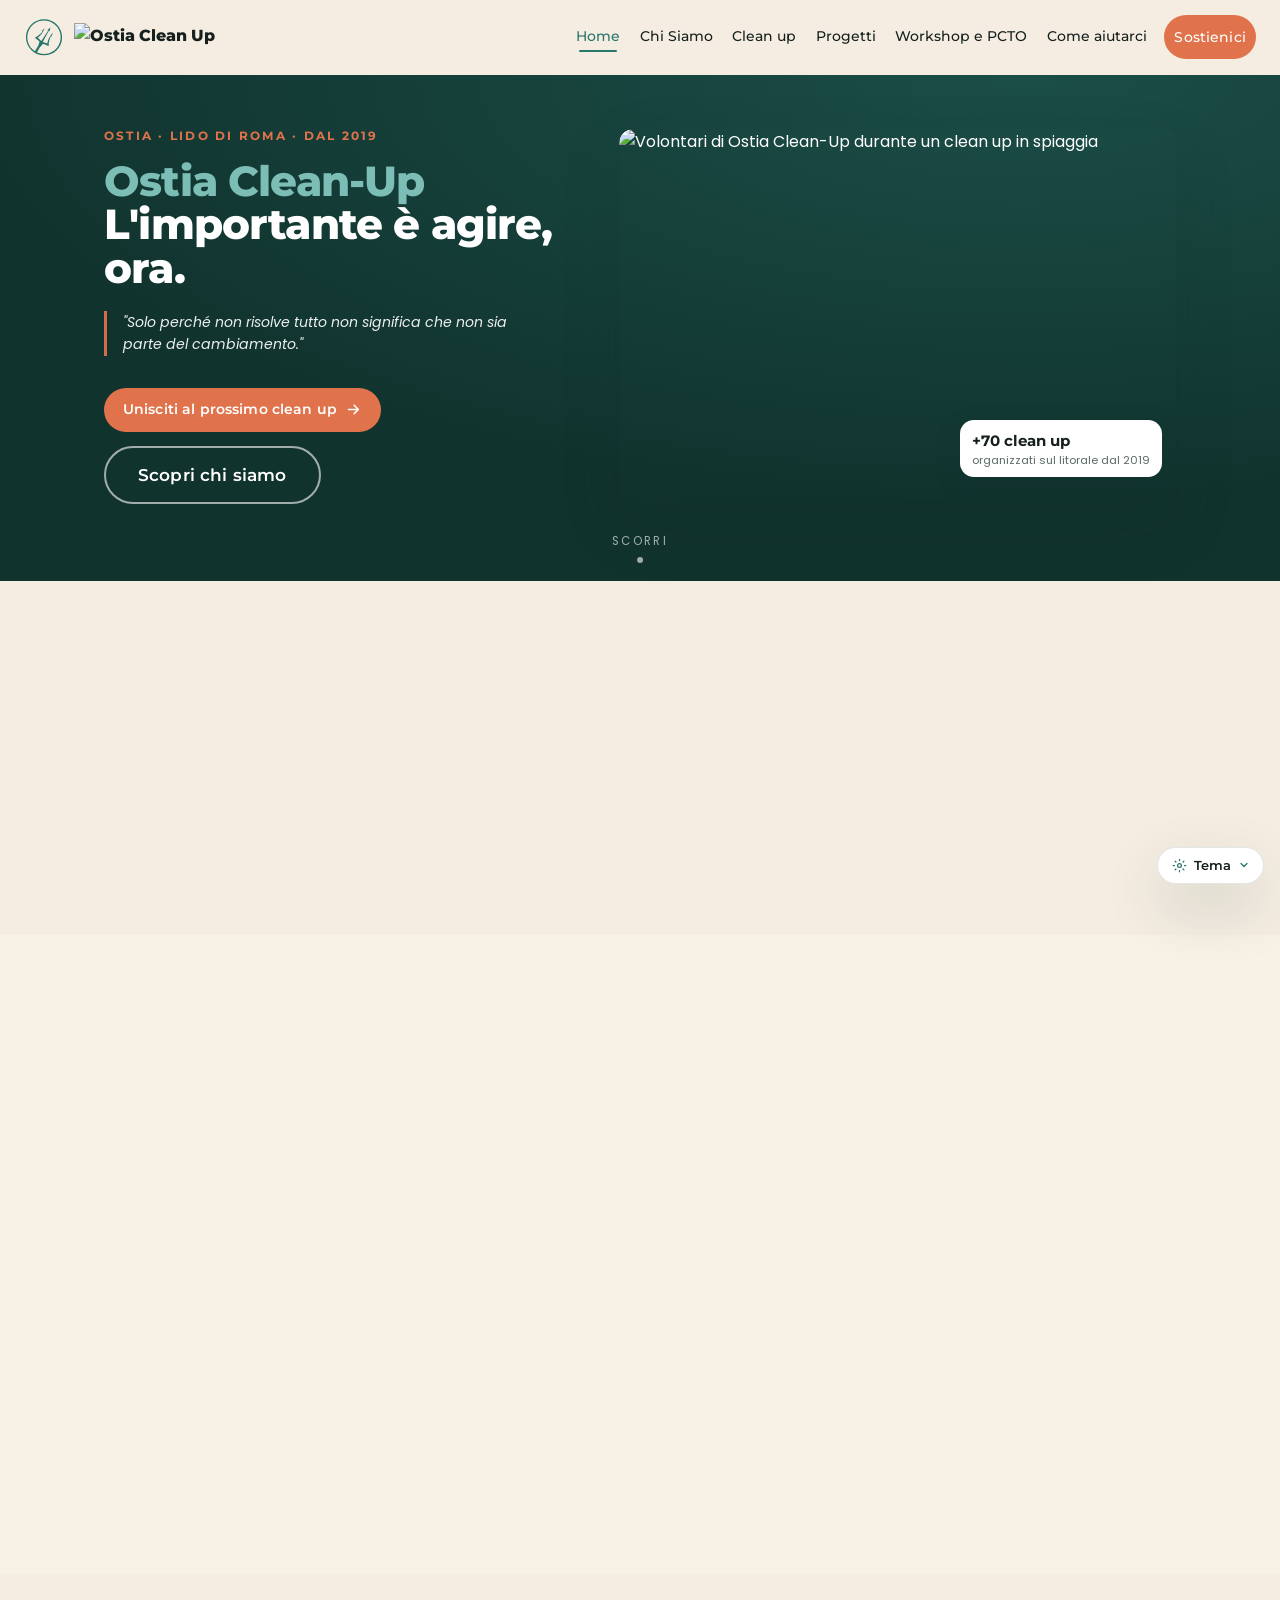
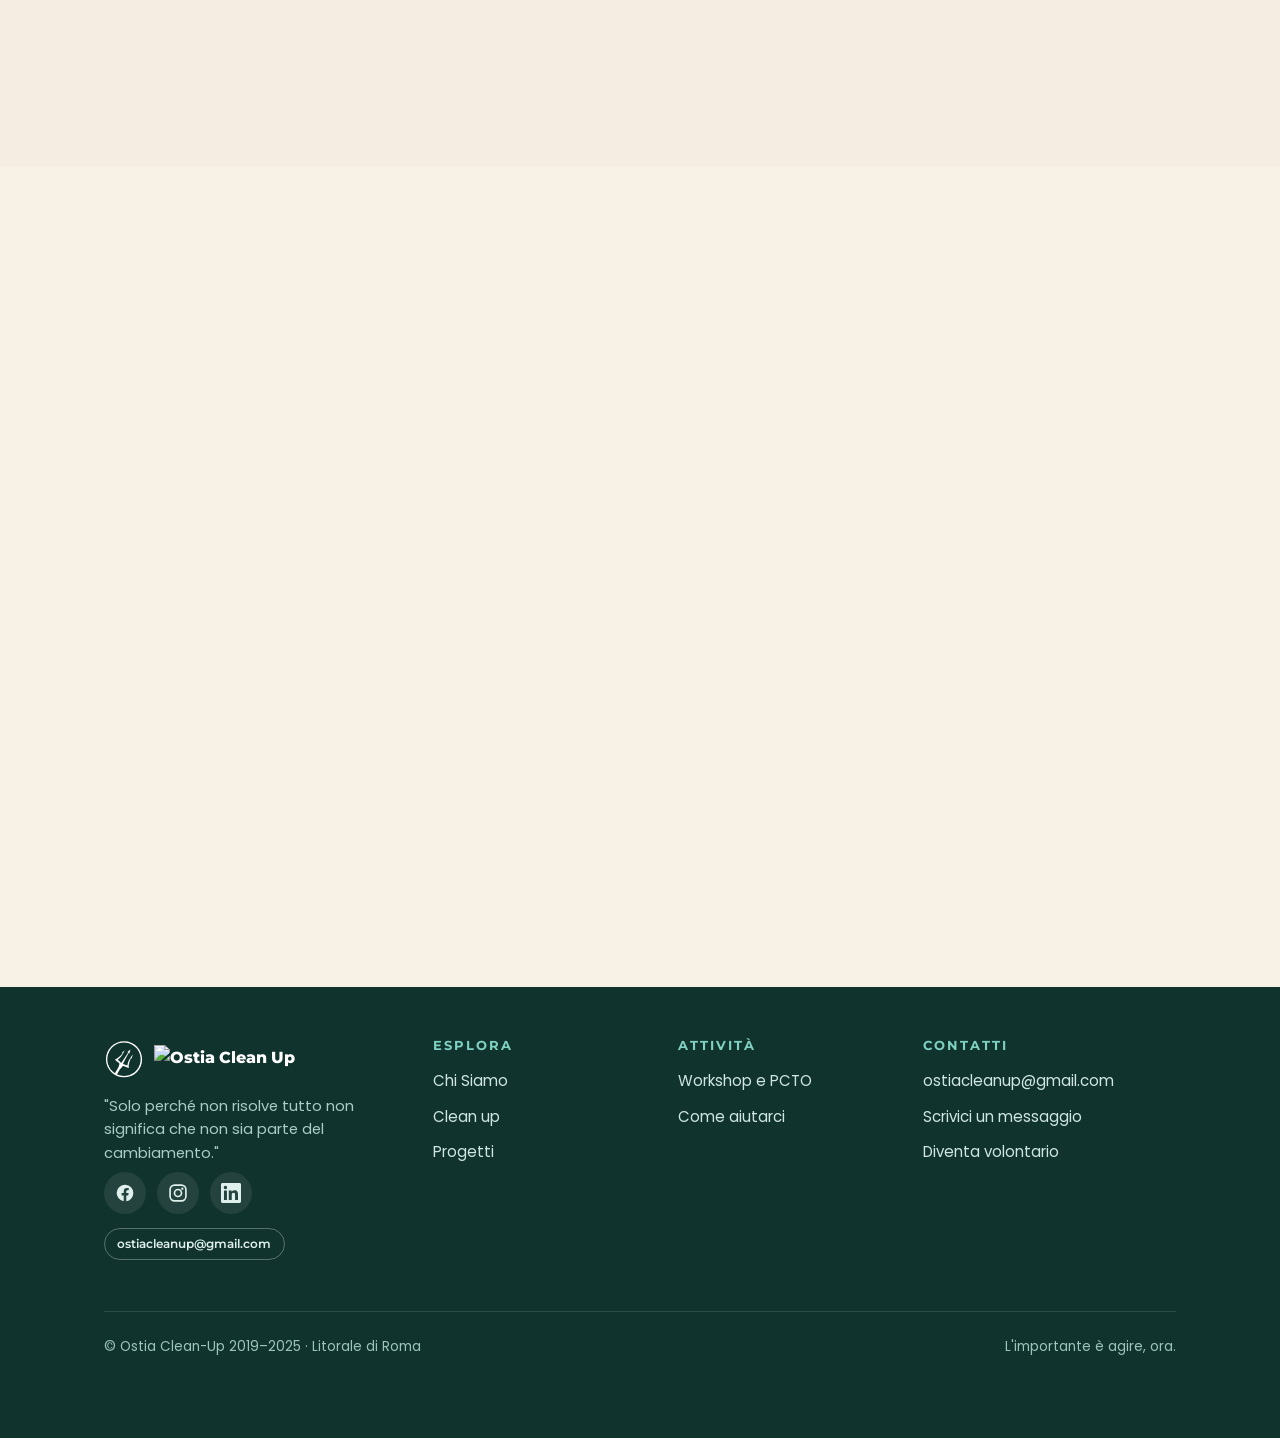
==== index.html @ ea8a71c2 "Add files via upload" ====
<!doctype html>
<html lang="it" data-look="marea">
<head>
  <meta charset="utf-8">
  <meta name="viewport" content="width=device-width, initial-scale=1, viewport-fit=cover">
  <title>Ostia Clean-Up: L'importante è agire, ora.</title>
  <meta name="description" content="Ostia Clean-Up (OCU): volontariato ambientale, clean up delle spiagge, educazione e progetti per il mare e la terra del litorale romano.">
  <meta name="theme-color" content="#29766B">
  <meta name="apple-mobile-web-app-capable" content="yes">
  <meta name="mobile-web-app-capable" content="yes">
  <meta name="apple-mobile-web-app-status-bar-style" content="black-translucent">
  <meta name="apple-mobile-web-app-title" content="OCU">
  <meta property="og:title" content="Ostia Clean-Up: L'importante è agire, ora.">
  <meta property="og:description" content="Ostia Clean-Up (OCU): volontariato ambientale, clean up delle spiagge, educazione e progetti per il mare e la terra del litorale romano.">
  <meta property="og:type" content="website">
  <meta property="og:image" content="assets/favicon.svg">
  <link rel="manifest" href="manifest.webmanifest">
  <link rel="icon" href="assets/favicon.svg" type="image/svg+xml">
  <link rel="apple-touch-icon" href="assets/favicon.svg">
  <link rel="preconnect" href="https://fonts.googleapis.com">
  <link rel="preconnect" href="https://fonts.gstatic.com" crossorigin>
  <link href="https://fonts.googleapis.com/css2?family=Montserrat:wght@500;600;700;800;900&family=Poppins:wght@400;500;600&display=swap" rel="stylesheet">
  <link rel="stylesheet" href="style.css">
  <script>document.documentElement.classList.add('has-js');var L=localStorage.getItem('ocu-look');if(L)document.documentElement.setAttribute('data-look',L);</script>
</head>
<body>
<a class="skip-link" href="#main">Salta al contenuto</a>
<header class="site-header">
  <nav class="nav container" aria-label="Navigazione principale">
    <a class="brand" href="index.html" aria-label="Ostia Clean-Up: Home">
      <svg class="mark" viewBox="16.3 20.6 533.5 525.6" aria-hidden="true"><g transform="translate(0 566.8000000000001) scale(1 -1)"><path fill="currentColor" fill-rule="evenodd" d="M199.43 272.39 C215.58 258.13 230.77 244.73 247.16 230.27 C278.02 277.21 308.31 323.29 339.38 370.55 C333.93 371.63 331.35 372.15 326.83 373.04 C341.42 386.43 354.61 398.52 367.79 410.62 C368.26 410.19 368.73 409.75 369.20 409.32 C364.72 391.92 360.24 374.53 355.49 356.09 C352.84 359.26 350.94 361.53 347.38 365.78 C320.44 315.76 294.30 267.21 267.72 217.87 C288.50 210.29 307.67 203.29 326.45 196.44 C329.94 210.35 332.34 223.41 336.58 235.84 C340.95 248.61 346.44 261.13 352.72 273.10 C358.86 284.81 366.30 295.88 373.74 306.85 C381.08 317.68 389.14 328.02 396.88 338.57 C397.54 338.13 398.19 337.69 398.84 337.24 C393.67 320.37 388.50 303.50 382.92 285.27 C380.70 288.93 379.26 291.31 377.82 293.68 C376.85 293.77 375.89 293.87 374.92 293.96 C367.13 272.86 358.75 251.95 351.72 230.60 C344.63 209.08 343.99 186.72 347.44 162.72 C325.98 171.71 306.09 180.12 286.14 188.37 C272.07 194.19 265.95 192.11 257.44 179.48 C253.84 174.14 250.82 167.23 245.68 164.36 C236.11 159.01 232.01 150.20 226.89 141.79 C221.16 132.39 215.57 122.92 209.95 113.46 C203.09 101.93 196.27 90.39 189.40 78.80 C281.76 32.64 413.36 59.63 476.59 169.67 C537.79 276.18 499.82 413.18 392.85 473.40 C284.77 534.25 148.26 495.77 88.42 387.02 C28.29 277.74 71.68 150.51 161.52 94.39 C177.23 120.74 192.94 147.09 208.62 173.45 C209.26 174.53 209.60 175.80 209.99 177.01 C212.76 185.75 214.63 194.90 218.44 203.14 C224.65 216.55 224.18 222.42 212.80 231.90 C200.36 242.25 187.62 252.24 175.10 262.49 C170.53 266.24 166.22 270.30 160.91 275.01 C164.00 275.85 165.26 276.11 166.46 276.52 C194.83 286.25 270.48 355.61 260.81 363.88 L253.55 363.88 C266.66 376.29 279.53 388.46 290.98 399.31 C270.22 352.37 246.26 305.03 199.43 272.39 M42.34 279.65 C42.33 414.07 150.02 520.95 285.42 520.92 C417.09 520.90 524.63 411.81 524.59 278.33 C524.55 146.16 415.84 38.47 282.65 38.67 C149.59 38.87 42.35 146.41 42.34 279.65"/></g></svg>
      <img src="logotipo.svg" class="brand-wordmark" alt="Ostia Clean Up">
    </a>
    <button class="hamburger" aria-label="Apri il menu" aria-expanded="false" aria-controls="nav-links">
      <span></span><span></span><span></span>
    </button>
    <div class="nav-links" id="nav-links">
      <button class="nav-close" aria-label="Chiudi il menu"><svg viewBox="0 0 24 24" fill="none" stroke="currentColor" stroke-width="2.5" stroke-linecap="round" stroke-linejoin="round" aria-hidden="true" width="20" height="20"><path d="M18 6L6 18M6 6l12 12"/></svg></button>
      <a href="index.html" class="active" aria-current="page">Home</a>
      <a href="chi-siamo.html">Chi Siamo</a>
      <a href="clean-up.html">Clean up</a>
      <a href="progetti.html">Progetti</a>
      <a href="workshop-pcto.html">Workshop e PCTO</a>
      <a href="come-aiutarci.html">Come aiutarci</a>
      <a class="btn btn--accent nav-cta" href="come-aiutarci.html#dona">Sostienici</a>
    </div>
  </nav>
</header>
<div class="nav-backdrop" hidden aria-hidden="true"></div>
<main id="main">

<section class="hero">
  <div class="hero__inner container">
    <div class="hero__copy">
      <p class="eyebrow hero__eyebrow">Ostia · Lido di Roma · dal 2019</p>
      <h1><span class="accentword">Ostia Clean-Up</span><br>L'importante è agire, ora.</h1>
      <p class="hero__quote">"Solo perché non risolve tutto non significa che non sia parte del cambiamento."</p>
      <div class="hero__cta">
        <a class="btn btn--accent btn--sm" href="come-aiutarci.html">Unisciti al prossimo clean up <svg class="arrow" viewBox="0 0 24 24" fill="none" stroke="currentColor" stroke-width="2.2" stroke-linecap="round" stroke-linejoin="round" aria-hidden="true"><path d="M5 12h14M13 6l6 6-6 6"/></svg></a>
        <a class="btn btn--ghost btn--lg" href="chi-siamo.html">Scopri chi siamo</a>
      </div>
    </div>
    <div class="hero__media">
      <div class="hero__carousel" aria-label="Foto del progetto">
        <img class="hero__slide active" src="assets/foto/home-1.jpg" alt="Volontari di Ostia Clean-Up durante un clean up in spiaggia" loading="eager">
        <img class="hero__slide" src="assets/foto/home-2.jpg" alt="Foto di gruppo dei volontari con i sacchi di rifiuti raccolti" loading="lazy">
      </div>
      <div class="hero__badge">
        <span><b>+70 clean up</b><small>organizzati sul litorale dal&nbsp;2019</small></span>
      </div>
    </div>
  </div>
  <button class="hero__scroll" aria-label="Scorri alla sezione successiva">Scorri<span class="dot"></span></button>
</section>

<section class="section stats">
  <div class="container">
    <div class="sec-head center reveal">
      <p class="eyebrow">I numeri di OCU</p>
      <h2>Quello che abbiamo fatto insieme</h2>
      <p class="lead center">Numeri provvisori, da aggiornare con i dati reali dell'associazione.</p>
    </div>
    <div class="stats__grid">
      <div class="stat reveal"><span class="ico"><svg viewBox="0 0 24 24" fill="none" stroke="currentColor" stroke-width="1.8" stroke-linecap="round" stroke-linejoin="round" aria-hidden="true"><path d="M17 21v-2a4 4 0 0 0-4-4H6a4 4 0 0 0-4 4v2"/><circle cx="9.5" cy="7" r="4"/><path d="M22 21v-2a4 4 0 0 0-3-3.87M16 3.13a4 4 0 0 1 0 7.75"/></svg></span><div class="num"><span data-count="2000">0</span><span class="suffix">+</span></div><div class="label">Volontari coinvolti</div><div class="sub">cittadini, famiglie e studenti</div></div>
      <div class="stat reveal d1"><span class="ico"><svg viewBox="0 0 24 24" fill="none" stroke="currentColor" stroke-width="1.8" stroke-linecap="round" stroke-linejoin="round" aria-hidden="true"><path d="M12 3v18M5 7h14M7 7l-3 7a3 3 0 0 0 6 0L7 7ZM17 7l-3 7a3 3 0 0 0 6 0l-3-7Z"/></svg></span><div class="num"><span data-count="9300">0</span><span class="suffix">+ kg</span></div><div class="label">Rifiuti raccolti</div><div class="sub">tolti da spiagge, pinete e parchi</div></div>
      <div class="stat reveal d2"><span class="ico"><svg viewBox="0 0 24 24" fill="none" stroke="currentColor" stroke-width="1.8" stroke-linecap="round" stroke-linejoin="round" aria-hidden="true"><path d="M22 10 12 5 2 10l10 5 10-5Z"/><path d="M6 12v5c0 1 2.7 3 6 3s6-2 6-3v-5"/></svg></span><div class="num"><span data-count="1400">0</span><span class="suffix">+</span></div><div class="label">Studenti raggiunti</div><div class="sub">lezioni, workshop e PCTO</div></div>
    </div>
  </div>
</section>

<section class="section section--alt">
  <div class="container">
    <div class="about">
      <div class="about__copy">
        <p class="eyebrow reveal">Chi siamo</p>
        <h2 class="reveal">Tutto è cominciato nel 2019</h2>
        <p class="lead reveal d1">con un gruppo di ragazzi e la voglia di vedere Ostia un po’ più pulita. Da allora, intorno ai clean-up sono nate amicizie, attività nelle scuole e progetti sul territorio, dando vita a una realtà cresciuta insieme alle persone che ne fanno parte. Oggi Ostia Clean-Up è un'organizzazione di volontariato che mette al centro il rispetto per l'ambiente, l'educazione e la sensibilizzazione, promuovendo un rapporto più consapevole con il mare e la terra. Negli anni il nostro impegno si è trasformato in progetti e iniziative concrete, ma lo spirito è rimasto lo stesso: incontrarci, rimboccarci le maniche e prenderci cura del territorio in cui viviamo.</p>
        <div class="about__values reveal d2"><span class="tag">Ambiente</span><span class="tag">Sensibilizzazione</span><span class="tag">Educazione</span><span class="tag">Ecologia</span><span class="tag">Vita</span></div>
        <a class="btn reveal d2" href="chi-siamo.html">Vieni a scoprire chi siamo <svg class="arrow" viewBox="0 0 24 24" fill="none" stroke="currentColor" stroke-width="2.2" stroke-linecap="round" stroke-linejoin="round" aria-hidden="true"><path d="M5 12h14M13 6l6 6-6 6"/></svg></a>
      </div>
      <div class="about__media reveal d1"><img src="assets/foto/home-chi-siamo.jpg" alt="Volontari al gazebo di Ostia Clean-Up sul lungomare" loading="lazy"></div>
    </div>
  </div>
</section>

<section class="section">
  <div class="container">
    <div class="sec-head reveal"><p class="eyebrow">Cosa facciamo</p><h2>Non ci fermiamo alla spiaggia.</h2><p class="lead">Dai clean-up alle attività nelle scuole, negli anni abbiamo trovato tanti modi diversi per prenderci cura del nostro territorio.</p></div>
    <div class="cards cards--3">
      <a class="card reveal" href="clean-up.html"><span class="ico"><svg viewBox="0 0 132.292 128.236" fill="currentColor" aria-hidden="true" width="28" height="28"><path d="m 69.454446,101.88511 14.89909,-26.728603 0.07083,9.77531 31.356544,-0.0708 c 5.60294,-0.59389 10.51526,-2.87142 14.07266,-7.15441 -11.35361,23.224743 -14.62376,39.657983 -38.180359,39.667893 h -7.248845 l -0.07083,10.86145 z m -35.889999,15.7255 C 16.800024,112.51251 8.978305,91.859047 1.310673,77.305177 c 3.514375,3.19524 10.091148,7.76897 13.911042,7.76935 7.326307,0.0171 14.652641,0.0308 21.978959,0.0462 h 22.195134 l -0.07084,32.395433 -0.07083,0.0945 z M 0.1,68.842237 10.81446,46.989097 0.366195,41.249927 h 31.309304 l 15.135199,27.48417 -10.264323,-6.14596 c -3.292197,6.95205 -6.584391,13.90409 -9.876589,20.85613 -3.788885,-0.0663 -7.57777,-0.13252 -11.366656,-0.19879 C 7.915082,81.522977 2.775268,75.708847 0.1,68.842237 Z M 104.73055,83.113707 90.894007,57.612917 118.85045,40.683247 132.38,67.789607 c 0.40966,6.48698 -10.06394,15.51407 -16.56466,15.44384 z M 22.891894,23.446554 37.175173,2.040204 C 51.028643,-3.11938 59.05345,8.0193796 64.118171,15.040736 L 50.65943,40.872087 Z M 77.01024,34.969127 C 74.137439,28.196447 70.299044,20.449415 65.499134,13.713557 61.201835,7.6830406 56.009596,2.421532 52.076134,0.07082 L 88.202273,0 c 6.487814,0.582446 9.640194,4.364747 13.080937,9.5391756 l 5.19458,9.1377864 8.02805,-5.123763 -15.111563,26.917529 -32.584352,0.0708 z"/></svg></span><h3>Clean-up</h3><p>Organizziamo giornate di pulizia di spiagge, pinete e quartieri, aperte a chiunque voglia darci una mano.</p><span class="more">Scopri <svg class="arrow" viewBox="0 0 24 24" fill="none" stroke="currentColor" stroke-width="2.2" stroke-linecap="round" stroke-linejoin="round" aria-hidden="true"><path d="M5 12h14M13 6l6 6-6 6"/></svg></span></a>
      <a class="card reveal d1" href="progetti.html"><span class="ico"><svg viewBox="0 0 24 24" fill="none" stroke="currentColor" stroke-width="1.8" stroke-linecap="round" stroke-linejoin="round" aria-hidden="true"><path d="M4 19.5A2.5 2.5 0 0 1 6.5 17H20"/><path d="M6.5 2H20v20H6.5A2.5 2.5 0 0 1 4 19.5v-15A2.5 2.5 0 0 1 6.5 2Z"/></svg></span><h3>Progetti</h3><p>Negli anni abbiamo dato vita a iniziative ambientali e culturali, progetti europei e hub giovanili come Molo X e Bibliot-eco.</p><span class="more">Scopri <svg class="arrow" viewBox="0 0 24 24" fill="none" stroke="currentColor" stroke-width="2.2" stroke-linecap="round" stroke-linejoin="round" aria-hidden="true"><path d="M5 12h14M13 6l6 6-6 6"/></svg></span></a>
      <a class="card reveal d2" href="workshop-pcto.html"><span class="ico"><svg viewBox="0 0 24 24" fill="none" stroke="currentColor" stroke-width="1.8" stroke-linecap="round" stroke-linejoin="round" aria-hidden="true"><path d="M11 20A7 7 0 0 1 9.8 6.1C15.5 5 17 4.48 19 2c1 2 2 4.18 2 8 0 5.5-4.78 10-10 10Z"/><path d="M2 21c0-3 1.85-5.36 5.08-6"/></svg></span><h3>Workshop e PCTO</h3><p>Portiamo l’educazione ambientale nelle scuole attraverso incontri, laboratori e attività pratiche.</p><span class="more">Scopri <svg class="arrow" viewBox="0 0 24 24" fill="none" stroke="currentColor" stroke-width="2.2" stroke-linecap="round" stroke-linejoin="round" aria-hidden="true"><path d="M5 12h14M13 6l6 6-6 6"/></svg></span></a>
    </div>
  </div>
</section>

<section class="section section--alt">
  <div class="container">
    <div class="sec-head center reveal"><p class="eyebrow">Insieme a noi</p><h2>Il valore di fare rete</h2><p class="lead center">In questi anni abbiamo incontrato e collaborato con tante realtà diverse: associazioni, aziende, istituzioni e gruppi che hanno preso parte alle nostre iniziative.</p></div>
    <div class="marquee reveal d1" data-speed="45">
      <ul class="marquee__track" aria-label="Partner">
        <li class="logo-tile"><img src="assets/partner/cuphero.png" alt="Cuphero" loading="lazy" decoding="async"></li>
        <li class="logo-tile"><img src="assets/partner/adna-project.png" alt="aDNA project" loading="lazy" decoding="async"></li>
        <li class="logo-tile"><img src="assets/partner/ama-roma.png" alt="AMA Roma" loading="lazy" decoding="async"></li>
        <li class="logo-tile"><img src="assets/partner/apecultura.png" alt="Apecultura" loading="lazy" decoding="async"></li>
        <li class="logo-tile"><img src="assets/partner/booking.png" alt="Booking.com" loading="lazy" decoding="async"></li>
        <li class="logo-tile"><img src="assets/partner/bulgari.png" alt="Bulgari" loading="lazy" decoding="async"></li>
        <li class="logo-tile"><img src="assets/partner/cartarancia.png" alt="Cartarancia" loading="lazy" decoding="async"></li>
        <li class="logo-tile"><img src="assets/partner/cdg.png" alt="CDG" loading="lazy" decoding="async"></li>
        <li class="logo-tile"><img src="assets/partner/clean-up-italia.png" alt="Clean Up Italia" loading="lazy" decoding="async"></li>
        <li class="logo-tile"><img src="assets/partner/croce-rossa.png" alt="Croce Rossa Italiana" loading="lazy" decoding="async"></li>
        <li class="logo-tile"><img src="assets/partner/decathlon.png" alt="Decathlon" loading="lazy" decoding="async"></li>
        <li class="logo-tile"><img src="assets/partner/dinamo-ostia.png" alt="Dinamo Ostia" loading="lazy" decoding="async"></li>
        <li class="logo-tile"><img src="assets/partner/eco-bio.png" alt="Eco Bio" loading="lazy" decoding="async"></li>
        <li class="logo-tile"><img src="assets/partner/unione-europea.png" alt="Finanziato dall'Unione Europea" loading="lazy" decoding="async"></li>
        <li class="logo-tile logo-tile--dark"><img src="assets/partner/europiamo.png" alt="Europiamo" loading="lazy" decoding="async"></li>
        <li class="logo-tile"><img src="assets/partner/gg-alumni.png" alt="Global Governance Alumni Association" loading="lazy" decoding="async"></li>
        <li class="logo-tile"><img src="assets/partner/global-governance.png" alt="Global Governance" loading="lazy" decoding="async"></li>
        <li class="logo-tile"><img src="assets/partner/greenpeace.png" alt="Greenpeace" loading="lazy" decoding="async"></li>
        <li class="logo-tile"><img src="assets/partner/jungle-film.png" alt="Jungle Film" loading="lazy" decoding="async"></li>
        <li class="logo-tile"><img src="assets/partner/kuki.png" alt="Kuki" loading="lazy" decoding="async"></li>
        <li class="logo-tile"><img src="assets/partner/leroy-merlin.png" alt="Leroy Merlin" loading="lazy" decoding="async"></li>
        <li class="logo-tile"><img src="assets/partner/little-america.png" alt="Little America" loading="lazy" decoding="async"></li>
        <li class="logo-tile"><img src="assets/partner/buskers.png" alt="Buskers" loading="lazy" decoding="async"></li>
        <li class="logo-tile"><img src="assets/partner/friggitoria.png" alt="La Friggitoria Ostia Lido" loading="lazy" decoding="async"></li>
        <li class="logo-tile"><img src="assets/partner/amanusa.png" alt="L'Amanusa Beach" loading="lazy" decoding="async"></li>
        <li class="logo-tile"><img src="assets/partner/nalu-poke.png" alt="Nalu Poke" loading="lazy" decoding="async"></li>
        <li class="logo-tile"><img src="assets/partner/osa.png" alt="OSA Outcage Sailing Academy" loading="lazy" decoding="async"></li>
        <li class="logo-tile"><img src="assets/partner/paglia.png" alt="Paglia Krapfen" loading="lazy" decoding="async"></li>
        <li class="logo-tile"><img src="assets/partner/logo-verde.png" alt="Partner" loading="lazy" decoding="async"></li>
        <li class="logo-tile"><img src="assets/partner/mangrovia.png" alt="Mangrovia" loading="lazy" decoding="async"></li>
        <li class="logo-tile"><img src="assets/partner/nature-education.png" alt="Nature Education" loading="lazy" decoding="async"></li>
        <li class="logo-tile"><img src="assets/partner/seeds.png" alt="Seeds" loading="lazy" decoding="async"></li>
        <li class="logo-tile"><img src="assets/partner/panda.png" alt="Panda" loading="lazy" decoding="async"></li>
        <li class="logo-tile"><img src="assets/partner/parley.png" alt="Parley" loading="lazy" decoding="async"></li>
        <li class="logo-tile"><img src="assets/partner/pettirosso.png" alt="Pettirosso" loading="lazy" decoding="async"></li>
        <li class="logo-tile logo-tile--dark"><img src="assets/partner/piantando.webp" alt="Piantando" loading="lazy" decoding="async"></li>
        <li class="logo-tile"><img src="assets/partner/porto-turistico-roma.png" alt="Porto Turistico di Roma" loading="lazy" decoding="async"></li>
        <li class="logo-tile"><img src="assets/partner/regione-lazio.png" alt="Regione Lazio" loading="lazy" decoding="async"></li>
        <li class="logo-tile"><img src="assets/partner/retake-roma.png" alt="Retake Roma" loading="lazy" decoding="async"></li>
        <li class="logo-tile"><img src="assets/partner/roma-capitale.png" alt="Roma Capitale" loading="lazy" decoding="async"></li>
        <li class="logo-tile"><img src="assets/partner/clean-up-santa-severa.png" alt="Clean Up Santa Severa" loading="lazy" decoding="async"></li>
        <li class="logo-tile"><img src="assets/partner/sant-egidio.png" alt="Comunità di Sant'Egidio" loading="lazy" decoding="async"></li>
        <li class="logo-tile"><img src="assets/partner/save-the-sea.png" alt="Save the Sea" loading="lazy" decoding="async"></li>
        <li class="logo-tile"><img src="assets/partner/scout-roma-41.png" alt="AGESCI Roma 41" loading="lazy" decoding="async"></li>
        <li class="logo-tile"><img src="assets/partner/studenti-alla-terza.png" alt="Studenti alla terza" loading="lazy" decoding="async"></li>
        <li class="logo-tile"><img src="assets/partner/surfweek.png" alt="Surfweek" loading="lazy" decoding="async"></li>
        <li class="logo-tile"><img src="assets/partner/svolontari.png" alt="Svolontari" loading="lazy" decoding="async"></li>
        <li class="logo-tile"><img src="assets/partner/tenda-dei-popoli.png" alt="Tenda dei Popoli" loading="lazy" decoding="async"></li>
        <li class="logo-tile"><img src="assets/partner/the-good-idea.png" alt="The Good Idea" loading="lazy" decoding="async"></li>
        <li class="logo-tile"><img src="assets/partner/the-black-bag.png" alt="The Black Bag" loading="lazy" decoding="async"></li>
        <li class="logo-tile"><img src="assets/partner/too-good-to-go.png" alt="Too Good To Go" loading="lazy" decoding="async"></li>
        <li class="logo-tile"><img src="assets/partner/vivaio-cossu.svg" alt="Vivaio Cossu" loading="lazy" decoding="async"></li>
        <li class="logo-tile"><img src="assets/partner/viterbo-clean-up.png" alt="Viterbo Clean Up" loading="lazy" decoding="async"></li>
        <li class="logo-tile"><img src="assets/partner/world-oceans-day.png" alt="World Oceans Day" loading="lazy" decoding="async"></li>
        <li class="logo-tile"><img src="assets/partner/world-cleanup-day.png" alt="World Cleanup Day" loading="lazy" decoding="async"></li>
        <li class="logo-tile"><img src="assets/partner/worldrise.png" alt="Worldrise" loading="lazy" decoding="async"></li>
        <li class="logo-tile"><img src="assets/partner/wtr.png" alt="Water Will Save The Water" loading="lazy" decoding="async"></li>
        <li class="logo-tile"><img src="assets/partner/wwf.png" alt="WWF" loading="lazy" decoding="async"></li>
        <li class="logo-tile logo-tile--dark"><img src="assets/partner/youth-green-compass.png" alt="Youth Green Compass" loading="lazy" decoding="async"></li>
        <li class="logo-tile"><img src="assets/partner/ostiamare.svg" alt="Ostiamare Lido Calcio" loading="lazy" decoding="async"></li>
        <li class="logo-tile"><img src="assets/partner/innoceana.png" alt="Innoceana" loading="lazy" decoding="async"></li>
        <li class="logo-tile"><img src="assets/partner/kitesurf-roma.png" alt="Kitesurf Roma" loading="lazy" decoding="async"></li>
        <li class="logo-tile"><img src="assets/partner/gazzetta-dello-sport.webp" alt="La Gazzetta dello Sport" loading="lazy" decoding="async"></li>
        <li class="logo-tile"><img src="assets/partner/fita.svg" alt="FITA" loading="lazy" decoding="async"></li>
        <li class="logo-tile"><img src="assets/partner/luminor.png" alt="Luminor Insegne LED" loading="lazy" decoding="async"></li>
        <li class="logo-tile"><img src="assets/partner/sea-plastics.png" alt="Sea Plastics" loading="lazy" decoding="async"></li>
      </ul>
    </div>
    <div class="sec-head center reveal" style="margin-top:clamp(48px,6vw,80px)"><p class="eyebrow">Hanno parlato di noi</p><h2>Press</h2></div>
    <div class="marquee marquee--reverse reveal d1" data-speed="35">
      <ul class="marquee__track" aria-label="Articoli che hanno parlato di noi">
        <li class="press-tile press-tile--link"><a href="https://www.wwf.it/cosa-facciamo/eventi/urban-nature-2026/pulizia-oasi-della-duna-di-ostia/" target="_blank" rel="noopener"><span class="press-tile__logo"><img src="assets/press/wwf.png" alt="WWF Italia" loading="lazy" decoding="async"></span><span class="press-tile__title">Pulizia dell'Oasi della duna di Ostia</span><span class="press-tile__meta"><time datetime="2026-10-04">4 ottobre 2026</time><span class="press-tile__go">Leggi <svg class="arrow" viewBox="0 0 24 24" fill="none" stroke="currentColor" stroke-width="2.2" stroke-linecap="round" stroke-linejoin="round" aria-hidden="true"><path d="M7 17 17 7M8 7h9v9"/></svg></span></span></a></li>
        <li class="press-tile press-tile--link"><a href="https://www.ostiamare.it/post/ostiamo-a-puli-il-clean-up-day-promosso-da-the-good-idea-e-ostiamare" target="_blank" rel="noopener"><span class="press-tile__logo"><img src="assets/press/ostiamare.png" alt="Ostiamare" loading="lazy" decoding="async"></span><span class="press-tile__title">O'STIAmo a Pulì: il Clean Up Day promosso da The Good Idea e Ostiamare</span><span class="press-tile__meta"><time datetime="2026-05-08">8 maggio 2026</time><span class="press-tile__go">Leggi <svg class="arrow" viewBox="0 0 24 24" fill="none" stroke="currentColor" stroke-width="2.2" stroke-linecap="round" stroke-linejoin="round" aria-hidden="true"><path d="M7 17 17 7M8 7h9v9"/></svg></span></span></a></li>
        <li class="press-tile press-tile--link"><a href="https://thegoodidea.it/en/the-good-idea-and-ostiamares-clean-up-day/" target="_blank" rel="noopener"><span class="press-tile__logo"><img src="assets/partner/the-good-idea.png" alt="The Good Idea" loading="lazy" decoding="async"></span><span class="press-tile__title">O'STIAmo a Pulì – The Good Idea and Ostiamare's Clean Up Day</span><span class="press-tile__meta"><time datetime="2026-05-08">8 maggio 2026</time><span class="press-tile__go">Leggi <svg class="arrow" viewBox="0 0 24 24" fill="none" stroke="currentColor" stroke-width="2.2" stroke-linecap="round" stroke-linejoin="round" aria-hidden="true"><path d="M7 17 17 7M8 7h9v9"/></svg></span></span></a></li>
        <li class="press-tile press-tile--link"><a href="https://canaledieci.it/2026/04/11/giornata-del-mare-tra-ostia-e-fiumicino-studenti-protagonisti-tra-porto-e-circolo-velico/" target="_blank" rel="noopener"><span class="press-tile__logo"><img src="assets/press/canale-10.png" alt="Canale Dieci" loading="lazy" decoding="async"></span><span class="press-tile__title">Giornata del Mare 2026 tra Ostia e Fiumicino, studenti protagonisti tra porto e circolo velico</span><span class="press-tile__meta"><time datetime="2026-04-11">11 aprile 2026</time><span class="press-tile__go">Leggi <svg class="arrow" viewBox="0 0 24 24" fill="none" stroke="currentColor" stroke-width="2.2" stroke-linecap="round" stroke-linejoin="round" aria-hidden="true"><path d="M7 17 17 7M8 7h9v9"/></svg></span></span></a></li>
        <li class="press-tile press-tile--link"><a href="https://www.festivalinitalia.it/en/festival/ostia-clean-up" target="_blank" rel="noopener"><span class="press-tile__logo"><img src="assets/press/festival-in-italia.png" alt="Festival in Italia" loading="lazy" decoding="async"></span><span class="press-tile__title">Ostia Clean-Up: the beach cleanup in Ostia (Rome)</span><span class="press-tile__meta"><time datetime="2026-03-22">22 marzo 2026</time><span class="press-tile__go">Leggi <svg class="arrow" viewBox="0 0 24 24" fill="none" stroke="currentColor" stroke-width="2.2" stroke-linecap="round" stroke-linejoin="round" aria-hidden="true"><path d="M7 17 17 7M8 7h9v9"/></svg></span></span></a></li>
        <li class="press-tile press-tile--link"><a href="https://activities.esn.org/activity/ostia-clean-42341" target="_blank" rel="noopener"><span class="press-tile__logo"><img src="assets/press/esn.png" alt="ESN – Erasmus Student Network" loading="lazy" decoding="async"></span><span class="press-tile__title">Clean up a Ostia con Europiamo</span><span class="press-tile__meta"><time datetime="2025-11-23">23 novembre 2025</time><span class="press-tile__go">Leggi <svg class="arrow" viewBox="0 0 24 24" fill="none" stroke="currentColor" stroke-width="2.2" stroke-linecap="round" stroke-linejoin="round" aria-hidden="true"><path d="M7 17 17 7M8 7h9v9"/></svg></span></span></a></li>
        <li class="press-tile press-tile--link"><a href="https://www.unsaccopulito.com/it/cleanings/team/ostia-clean-up-263/" target="_blank" rel="noopener"><span class="press-tile__logo"><img src="assets/press/un-sacco-pulito.png" alt="Un Sacco Pulito" loading="lazy" decoding="async"></span><span class="press-tile__title">La scheda del nostro team, con tutte le raccolte di rifiuti</span><span class="press-tile__meta"><time datetime="2025">2025</time><span class="press-tile__go">Leggi <svg class="arrow" viewBox="0 0 24 24" fill="none" stroke="currentColor" stroke-width="2.2" stroke-linecap="round" stroke-linejoin="round" aria-hidden="true"><path d="M7 17 17 7M8 7h9v9"/></svg></span></span></a></li>
        <li class="press-tile press-tile--link"><a href="https://www.trovavolontariato.com/57-clean-up-day-ad-ostia/" target="_blank" rel="noopener"><span class="press-tile__logo"><img src="assets/press/trovavolontariato.png" alt="Trovavolontariato" loading="lazy" decoding="async"></span><span class="press-tile__title">57° Clean-Up Day ad Ostia</span><span class="press-tile__meta"><time datetime="2025-03">Marzo 2025</time><span class="press-tile__go">Leggi <svg class="arrow" viewBox="0 0 24 24" fill="none" stroke="currentColor" stroke-width="2.2" stroke-linecap="round" stroke-linejoin="round" aria-hidden="true"><path d="M7 17 17 7M8 7h9v9"/></svg></span></span></a></li>
        <li class="press-tile press-tile--link"><a href="https://volontariatolazio.it/57-clean-up-day-sul-pontile-di-ostia/" target="_blank" rel="noopener"><span class="press-tile__logo"><img src="assets/press/csv-lazio.png" alt="CSV Lazio" loading="lazy" decoding="async"></span><span class="press-tile__title">57° Clean-Up Day sul pontile di Ostia</span><span class="press-tile__meta"><time datetime="2025-03-05">5 marzo 2025</time><span class="press-tile__go">Leggi <svg class="arrow" viewBox="0 0 24 24" fill="none" stroke="currentColor" stroke-width="2.2" stroke-linecap="round" stroke-linejoin="round" aria-hidden="true"><path d="M7 17 17 7M8 7h9v9"/></svg></span></span></a></li>
        <li class="press-tile press-tile--link"><a href="https://volontariatolazio.it/5-anni-di-ostia-clean-up/" target="_blank" rel="noopener"><span class="press-tile__logo"><img src="assets/press/csv-lazio.png" alt="Volontariato Lazio" loading="lazy" decoding="async"></span><span class="press-tile__title">5 anni di Ostia Clean-Up</span><span class="press-tile__meta"><time datetime="2024-03">Marzo 2024</time><span class="press-tile__go">Leggi <svg class="arrow" viewBox="0 0 24 24" fill="none" stroke="currentColor" stroke-width="2.2" stroke-linecap="round" stroke-linejoin="round" aria-hidden="true"><path d="M7 17 17 7M8 7h9v9"/></svg></span></span></a></li>
        <li class="press-tile press-tile--link"><a href="https://www.ilfaroonline.it/2024/02/17/ostia-clean-up-i-volontari-raccolgono-oltre-100-kg-di-spazzatura/557405/" target="_blank" rel="noopener"><span class="press-tile__logo"><img src="assets/press/il-faro.png" alt="Il Faro Online" loading="lazy" decoding="async"></span><span class="press-tile__title">&quot;Ostia Clean Up&quot;: i volontari raccolgono oltre 100 kg di spazzatura</span><span class="press-tile__meta"><time datetime="2024-02-17">17 febbraio 2024</time><span class="press-tile__go">Leggi <svg class="arrow" viewBox="0 0 24 24" fill="none" stroke="currentColor" stroke-width="2.2" stroke-linecap="round" stroke-linejoin="round" aria-hidden="true"><path d="M7 17 17 7M8 7h9v9"/></svg></span></span></a></li>
        <li class="press-tile press-tile--link"><a href="https://littleamericastore.com/blogs/notizie/little-america%C2%AE-x-ostia-clean-up-limportante-e-agire-ora" target="_blank" rel="noopener"><span class="press-tile__logo"><img src="assets/partner/little-america.png" alt="Little America" loading="lazy" decoding="async"></span><span class="press-tile__title">Little America x Ostia Clean-Up: l'importante è agire, ora</span><span class="press-tile__meta"><time datetime="2023-10">Ottobre 2023</time><span class="press-tile__go">Leggi <svg class="arrow" viewBox="0 0 24 24" fill="none" stroke="currentColor" stroke-width="2.2" stroke-linecap="round" stroke-linejoin="round" aria-hidden="true"><path d="M7 17 17 7M8 7h9v9"/></svg></span></span></a></li>
        <li class="press-tile press-tile--link"><a href="https://www.quotidianolavoce.it/cms/app/uploads/2022/12/2022-281.pdf#page=3" target="_blank" rel="noopener"><span class="press-tile__logo"><img src="assets/press/la-voce.png" alt="La Voce" loading="lazy" decoding="async"></span><span class="press-tile__title">Let your Beach Shine: il bilancio dell'iniziativa (pagina 3)</span><span class="press-tile__meta"><time datetime="2022-12-18">18 dicembre 2022</time><span class="press-tile__go">Leggi <svg class="arrow" viewBox="0 0 24 24" fill="none" stroke="currentColor" stroke-width="2.2" stroke-linecap="round" stroke-linejoin="round" aria-hidden="true"><path d="M7 17 17 7M8 7h9v9"/></svg></span></span></a></li>
        <li class="press-tile press-tile--link"><a href="https://www.crmpartners.it/magazine/b-corp/ostia-clean-up-beach-cleaning-teamworking-solidarieta/" target="_blank" rel="noopener"><span class="press-tile__logo"><img src="assets/press/crmpartners.png" alt="CRMpartners" loading="lazy" decoding="async"></span><span class="press-tile__title">Ostia Clean-Up: beach cleaning, teamworking e solidarietà</span><span class="press-tile__meta"><time datetime="2022-10">Ottobre 2022</time><span class="press-tile__go">Leggi <svg class="arrow" viewBox="0 0 24 24" fill="none" stroke="currentColor" stroke-width="2.2" stroke-linecap="round" stroke-linejoin="round" aria-hidden="true"><path d="M7 17 17 7M8 7h9v9"/></svg></span></span></a></li>
        <li class="press-tile press-tile--link"><a href="https://www.vanityfair.it/article/save-the-children-a-ostia-i-giovani-si-riprendono-e-puliscono-i-luoghi-abbandonati" target="_blank" rel="noopener"><span class="press-tile__logo"><img src="assets/press/vanity-fair.png" alt="Vanity Fair" loading="lazy" decoding="async"></span><span class="press-tile__title">Save the Children, a Ostia i giovani si riprendono (e puliscono) i luoghi abbandonati</span><span class="press-tile__meta"><time datetime="2022">2022</time><span class="press-tile__go">Leggi <svg class="arrow" viewBox="0 0 24 24" fill="none" stroke="currentColor" stroke-width="2.2" stroke-linecap="round" stroke-linejoin="round" aria-hidden="true"><path d="M7 17 17 7M8 7h9v9"/></svg></span></span></a></li>
        <li class="press-tile press-tile--link"><a href="https://expatslivinginrome.com/?p=7626" target="_blank" rel="noopener"><span class="press-tile__logo"><img src="assets/press/expats-living-in-rome.png" alt="Expats Living in Rome" loading="lazy" decoding="async"></span><span class="press-tile__title">Il beach clean-up per la World Ocean Week</span><span class="press-tile__meta"><time datetime="2021-06">Giugno 2021</time><span class="press-tile__go">Leggi <svg class="arrow" viewBox="0 0 24 24" fill="none" stroke="currentColor" stroke-width="2.2" stroke-linecap="round" stroke-linejoin="round" aria-hidden="true"><path d="M7 17 17 7M8 7h9v9"/></svg></span></span></a></li>
        <li class="press-tile press-tile--link"><a href="https://canaledieci.it/2021/05/21/che-fare-litorale-23-maggio/" target="_blank" rel="noopener"><span class="press-tile__logo"><img src="assets/press/canale-10.png" alt="Canale Dieci" loading="lazy" decoding="async"></span><span class="press-tile__title">Che fare sul litorale romano nel weekend dal 21 al 23 maggio</span><span class="press-tile__meta"><time datetime="2021-05-21">21 maggio 2021</time><span class="press-tile__go">Leggi <svg class="arrow" viewBox="0 0 24 24" fill="none" stroke="currentColor" stroke-width="2.2" stroke-linecap="round" stroke-linejoin="round" aria-hidden="true"><path d="M7 17 17 7M8 7h9v9"/></svg></span></span></a></li>
        <li class="press-tile press-tile--link"><a href="https://www.ilfaroonline.it/2020/10/23/ostia-clean-up-8-tonnellate-di-rifiuti-raccolti-sul-territorio/368961/" target="_blank" rel="noopener"><span class="press-tile__logo"><img src="assets/press/il-faro.png" alt="Il Faro Online" loading="lazy" decoding="async"></span><span class="press-tile__title">Ostia Clean Up: 8 tonnellate di rifiuti raccolti sul territorio</span><span class="press-tile__meta"><time datetime="2020-10-23">23 ottobre 2020</time><span class="press-tile__go">Leggi <svg class="arrow" viewBox="0 0 24 24" fill="none" stroke="currentColor" stroke-width="2.2" stroke-linecap="round" stroke-linejoin="round" aria-hidden="true"><path d="M7 17 17 7M8 7h9v9"/></svg></span></span></a></li>
        <li class="press-tile press-tile--link"><a href="https://www.thewisemagazine.it/2019/06/15/i-ragazzi-di-ostia-clean-up-per-la-giornata-mondiale-degli-oceani/" target="_blank" rel="noopener"><span class="press-tile__logo"><img src="assets/press/wise-magazine.png" alt="The Wise Magazine" loading="lazy" decoding="async"></span><span class="press-tile__title">I ragazzi di Ostia Clean-Up per la Giornata Mondiale degli Oceani</span><span class="press-tile__meta"><time datetime="2019-06-15">15 giugno 2019</time><span class="press-tile__go">Leggi <svg class="arrow" viewBox="0 0 24 24" fill="none" stroke="currentColor" stroke-width="2.2" stroke-linecap="round" stroke-linejoin="round" aria-hidden="true"><path d="M7 17 17 7M8 7h9v9"/></svg></span></span></a></li>
        <li class="press-tile press-tile--link"><a href="https://www.4actionsport.it/clean-up-spiaggia-ostia-surf/" target="_blank" rel="noopener"><span class="press-tile__logo"><img src="assets/press/4surf.png" alt="4ActionSport" loading="lazy" decoding="async"></span><span class="press-tile__title">Clean-Up Day Pettirosso Surf &amp; Ostia Clean Up</span><span class="press-tile__meta"><time datetime="2019-04-05">5 aprile 2019</time><span class="press-tile__go">Leggi <svg class="arrow" viewBox="0 0 24 24" fill="none" stroke="currentColor" stroke-width="2.2" stroke-linecap="round" stroke-linejoin="round" aria-hidden="true"><path d="M7 17 17 7M8 7h9v9"/></svg></span></span></a></li>
      </ul>
    </div>
  </div>
</section>


<section class="section">
  <div class="container">
    <div class="band reveal">
      <h2>Pronto ad agire, ora?</h2>
      <p>Bastano un paio d’ore e un paio di guanti — porta anche un amico.<br>Non puoi esserci? Puoi comunque darci una mano sostenendo le nostre attività.</p>
      <div class="band__actions"><a class="btn btn--light btn--lg" href="come-aiutarci.html">Voglio partecipare <svg class="arrow" viewBox="0 0 24 24" fill="none" stroke="currentColor" stroke-width="2.2" stroke-linecap="round" stroke-linejoin="round" aria-hidden="true"><path d="M5 12h14M13 6l6 6-6 6"/></svg></a><a class="btn btn--light btn--lg" href="come-aiutarci.html#dona">Fai una donazione</a></div>
    </div>
  </div>
</section>

<section class="section section--alt" id="contatti">
  <div class="container">
    <div class="contact">
      <div class="contact__info">
        <p class="eyebrow reveal">Contatti</p>
        <h2 class="reveal">Scrivici</h2>
        <p class="reveal d1">Vuoi organizzare un clean up, proporre una collaborazione o semplicemente saperne di più? Siamo a un messaggio di distanza.</p>
        <ul class="contact__list reveal d2">
          <li><span class="ico"><svg viewBox="0 0 24 24" fill="none" stroke="currentColor" stroke-width="1.8" stroke-linecap="round" stroke-linejoin="round" aria-hidden="true"><rect x="2" y="4" width="20" height="16" rx="2"/><path d="m22 7-10 6L2 7"/></svg></span><div><b>E-mail</b><span>ostiacleanup@gmail.com</span></div></li>
        </ul>
      </div>
      <form class="form reveal d1" id="contact-form" novalidate>
        <div class="field"><label for="f-name">Nome</label><input id="f-name" name="name" type="text" autocomplete="name" placeholder="Il tuo nome" required></div>
        <div class="field"><label for="f-email">Indirizzo e-mail</label><input id="f-email" name="email" type="email" autocomplete="email" placeholder="nome@esempio.it" required></div>
        <div class="field">
          <label for="f-topic">Oggetto</label>
          <select id="f-topic" name="topic" required>
            <option value="" disabled selected>Seleziona un argomento…</option>
            <option value="Aspirante volontario">Aspirante volontario</option>
            <option value="Rappresentante scuola">Rappresentante scuola</option>
            <option value="Partner">Partner</option>
            <option value="Info o altro">Info o altro</option>
          </select>
        </div>
        <div class="field"><label for="f-msg">Messaggio</label><textarea id="f-msg" name="message" placeholder="Raccontaci come vuoi dare una mano…" required></textarea></div>
        <div class="field"><label for="f-captcha">Controllo di sicurezza</label>
          <div class="captcha"><span class="q" id="captcha-q">5 + 10 =</span><input id="f-captcha" name="captcha" type="number" inputmode="numeric" placeholder="?" required></div>
        </div>
        <button class="btn btn--accent btn--sm" type="submit">Invia <svg class="arrow" viewBox="0 0 24 24" fill="none" stroke="currentColor" stroke-width="2.2" stroke-linecap="round" stroke-linejoin="round" aria-hidden="true"><path d="M5 12h14M13 6l6 6-6 6"/></svg></button>
        <p class="form__msg" id="form-msg" role="status" aria-live="polite"></p>
      </form>
    </div>
  </div>
</section>

</main>

<footer class="site-footer">
  <div class="container">
    <div class="footer-grid">
      <div class="footer-about-col">
        <a class="brand" href="index.html" aria-label="Ostia Clean-Up: Home">
          <svg class="mark" viewBox="16.3 20.6 533.5 525.6" aria-hidden="true"><g transform="translate(0 566.8000000000001) scale(1 -1)"><path fill="currentColor" fill-rule="evenodd" d="M199.43 272.39 C215.58 258.13 230.77 244.73 247.16 230.27 C278.02 277.21 308.31 323.29 339.38 370.55 C333.93 371.63 331.35 372.15 326.83 373.04 C341.42 386.43 354.61 398.52 367.79 410.62 C368.26 410.19 368.73 409.75 369.20 409.32 C364.72 391.92 360.24 374.53 355.49 356.09 C352.84 359.26 350.94 361.53 347.38 365.78 C320.44 315.76 294.30 267.21 267.72 217.87 C288.50 210.29 307.67 203.29 326.45 196.44 C329.94 210.35 332.34 223.41 336.58 235.84 C340.95 248.61 346.44 261.13 352.72 273.10 C358.86 284.81 366.30 295.88 373.74 306.85 C381.08 317.68 389.14 328.02 396.88 338.57 C397.54 338.13 398.19 337.69 398.84 337.24 C393.67 320.37 388.50 303.50 382.92 285.27 C380.70 288.93 379.26 291.31 377.82 293.68 C376.85 293.77 375.89 293.87 374.92 293.96 C367.13 272.86 358.75 251.95 351.72 230.60 C344.63 209.08 343.99 186.72 347.44 162.72 C325.98 171.71 306.09 180.12 286.14 188.37 C272.07 194.19 265.95 192.11 257.44 179.48 C253.84 174.14 250.82 167.23 245.68 164.36 C236.11 159.01 232.01 150.20 226.89 141.79 C221.16 132.39 215.57 122.92 209.95 113.46 C203.09 101.93 196.27 90.39 189.40 78.80 C281.76 32.64 413.36 59.63 476.59 169.67 C537.79 276.18 499.82 413.18 392.85 473.40 C284.77 534.25 148.26 495.77 88.42 387.02 C28.29 277.74 71.68 150.51 161.52 94.39 C177.23 120.74 192.94 147.09 208.62 173.45 C209.26 174.53 209.60 175.80 209.99 177.01 C212.76 185.75 214.63 194.90 218.44 203.14 C224.65 216.55 224.18 222.42 212.80 231.90 C200.36 242.25 187.62 252.24 175.10 262.49 C170.53 266.24 166.22 270.30 160.91 275.01 C164.00 275.85 165.26 276.11 166.46 276.52 C194.83 286.25 270.48 355.61 260.81 363.88 L253.55 363.88 C266.66 376.29 279.53 388.46 290.98 399.31 C270.22 352.37 246.26 305.03 199.43 272.39 M42.34 279.65 C42.33 414.07 150.02 520.95 285.42 520.92 C417.09 520.90 524.63 411.81 524.59 278.33 C524.55 146.16 415.84 38.47 282.65 38.67 C149.59 38.87 42.35 146.41 42.34 279.65"/></g></svg>
          <img src="logotipo.svg" class="brand-wordmark" alt="Ostia Clean Up">
        </a>
        <p class="footer-about">"Solo perché non risolve tutto non significa che non sia parte del cambiamento."</p>
        <div class="socials">
          <a href="https://www.facebook.com/ostiacleanup" aria-label="Facebook" target="_blank" rel="noopener"><svg viewBox="0 0 24 24" fill="currentColor" aria-hidden="true"><path d="M22 12a10 10 0 1 0-11.56 9.88v-6.99H7.9V12h2.54V9.8c0-2.5 1.49-3.89 3.78-3.89 1.09 0 2.24.2 2.24.2v2.46h-1.26c-1.24 0-1.63.77-1.63 1.56V12h2.78l-.44 2.89h-2.34v6.99A10 10 0 0 0 22 12Z"/></svg></a>
          <a href="https://www.instagram.com/ostiacleanup/" aria-label="Instagram" target="_blank" rel="noopener"><svg viewBox="0 0 24 24" fill="currentColor" aria-hidden="true"><rect x="2.5" y="2.5" width="19" height="19" rx="5.5" fill="none" stroke="currentColor" stroke-width="2"/><circle cx="12" cy="12" r="4.2" fill="none" stroke="currentColor" stroke-width="2"/><circle cx="17.2" cy="6.8" r="1.4"/></svg></a>
          <a href="https://www.linkedin.com/company/ostiacleanup/" aria-label="LinkedIn" target="_blank" rel="noopener"><svg viewBox="0 0 24 24" fill="currentColor" aria-hidden="true"><path d="M20.45 20.45h-3.56v-5.57c0-1.33-.02-3.04-1.85-3.04-1.85 0-2.14 1.45-2.14 2.94v5.67H9.35V9h3.41v1.56h.05c.48-.9 1.63-1.85 3.36-1.85 3.59 0 4.25 2.36 4.25 5.44v6.3ZM5.34 7.43a2.06 2.06 0 1 1 0-4.13 2.06 2.06 0 0 1 0 4.13ZM7.12 20.45H3.56V9h3.56v11.45ZM22.22 0H1.77C.8 0 0 .77 0 1.73v20.54C0 23.22.8 24 1.77 24h20.45c.98 0 1.78-.78 1.78-1.73V1.73C24 .77 23.2 0 22.22 0Z"/></svg></a>
        </div>
        <a class="footer__email-btn" href="mailto:ostiacleanup@gmail.com">ostiacleanup@gmail.com</a>
      </div>
      <div class="footer-col">
        <h4>Esplora</h4>
        <ul>
          <li><a href="chi-siamo.html">Chi Siamo</a></li>
          <li><a href="clean-up.html">Clean up</a></li>
          <li><a href="progetti.html">Progetti</a></li>
        </ul>
      </div>
      <div class="footer-col">
        <h4>Attività</h4>
        <ul>
          <li><a href="workshop-pcto.html">Workshop e PCTO</a></li>
          <li><a href="come-aiutarci.html">Come aiutarci</a></li>
        </ul>
      </div>
      <div class="footer-col">
        <h4>Contatti</h4>
        <ul>
          <li><a href="mailto:ostiacleanup@gmail.com">ostiacleanup@gmail.com</a></li>
          <li><a href="index.html#contatti">Scrivici un messaggio</a></li>
          <li><a href="come-aiutarci.html">Diventa volontario</a></li>
        </ul>
      </div>
    </div>
    <div class="footer-bottom">
      <span>© Ostia Clean-Up 2019–<span data-year>2025</span> · Litorale di Roma</span>
      <span>L'importante è agire, ora.</span>
    </div>
  </div>
</footer>
<div class="look-switch">
  <button class="look-switch__toggle" aria-expanded="false" aria-haspopup="true"><svg viewBox="0 0 24 24" fill="none" stroke="currentColor" stroke-width="2" stroke-linecap="round" stroke-linejoin="round" aria-hidden="true" width="15" height="15"><circle cx="12" cy="12" r="3"/><path d="M12 2v2M12 20v2M4.93 4.93l1.41 1.41M17.66 17.66l1.41 1.41M2 12h2M20 12h2M6.34 17.66l-1.41 1.41M19.07 4.93l-1.41 1.41"/></svg><span class="look-switch__label">Tema</span><svg class="look-switch__chevron" viewBox="0 0 24 24" fill="none" stroke="currentColor" stroke-width="2.5" stroke-linecap="round" stroke-linejoin="round" aria-hidden="true" width="12" height="12"><path d="M6 9l6 6 6-6"/></svg></button>
  <div class="look-switch__panel">
    <button data-look="marea">Marea</button>
    <button data-look="onda">Onda</button>
    <button data-look="sabbia">Sabbia</button>
  </div>
</div>
<script src="script.js"></script>
</body>
</html>
---- style.css ----
/* =====================================================================
   OSTIA CLEAN-UP — Rebrand 2025
   Palette estratta dal logo: teal #29766B (mare) + neutri sabbia (terra)
   Font: Montserrat (display) + Poppins (testo)
   Tre "look" intercambiabili via [data-look] su <html>:
     marea  — chiaro, editoriale, arioso (default)
     onda   — audace, attivista, hero scuro
     sabbia — caldo, terra, community
   ===================================================================== */

/* ---------- Reset ---------- */
*,*::before,*::after{box-sizing:border-box;margin:0;padding:0}
html{scroll-behavior:smooth;scroll-padding-top:90px;-webkit-text-size-adjust:100%}
img,svg,video{display:block;max-width:100%}
button,input,textarea,select{font:inherit;color:inherit}
a{color:inherit;text-decoration:none}
ul{list-style:none}
:focus-visible{outline:3px solid var(--accent);outline-offset:2px;border-radius:4px}

/* ---------- Token globali (condivisi) ---------- */
:root{
  --teal:#29766B;
  --teal-600:#216057;
  --teal-700:#1b4e47;
  --teal-900:#11332e;
  --teal-050:#e7f1ee;
  --sand:#e8dcc6;
  --sand-deep:#d8c6a6;
  --sand-050:#f7f1e6;
  --coral:#e0734b;       /* sole / urgenza — call to action calde */
  --coral-deep:#c75d39;
  --teal-mid:#7cbdb5;    /* sage muted teal — secondario condiviso */
  --ocean:#1c5970;       /* blu-teal profondo per Onda */
  --slate:#3a3a3a;       /* antracite per Sabbia */
  --ink:#16211f;
  --paper:#fbf9f4;

  --maxw:1200px;
  --gutter:clamp(20px,5vw,64px);
  --r-sm:8px; --r-md:14px; --r-lg:24px; --r-pill:999px;
  --shadow-sm:0 1px 2px rgba(17,51,46,.06),0 2px 8px rgba(17,51,46,.05);
  --shadow-md:0 8px 30px rgba(17,51,46,.10);
  --shadow-lg:0 24px 60px rgba(17,51,46,.16);
  --ease:cubic-bezier(.22,.61,.36,1);
  --fast:.18s; --med:.34s; --slow:.6s;

  --font-display:"Montserrat",system-ui,sans-serif;
  --font-body:"Poppins",system-ui,sans-serif;

  /* default = MAREA */
  --bg:#f5ede2;
  --surface:#ffffff;
  --surface-2:#e6f0ee;
  --primary:var(--teal);
  --primary-strong:var(--teal-700);
  --accent:var(--coral);
  --accent-ink:#fff;
  --text:var(--ink);
  --muted:#5d6c67;
  --line:rgba(17,51,46,.12);
  --hero-bg:radial-gradient(120% 120% at 80% 0%, var(--teal-700) 0%, var(--teal-900) 70%);
  --hero-text:#ffffff;
  --hero-eyebrow:var(--coral);
  --radius:var(--r-md);
  --display-w:800;
  --display-tracking:-.02em;
  --section-alt:var(--sand-050);
  --on-primary:#fff;
  --theme-color:#29766B;
}

/* ---------- LOOK: ONDA (audace / attivista) ---------- */
html[data-look="onda"]{
  --bg:#ddeef6;
  --surface:#f0f8fc;
  --surface-2:#c8e3ef;
  --primary:var(--ocean);
  --primary-strong:#0f3040;
  --accent:var(--coral);
  --radius:var(--r-sm);
  --display-w:900;
  --display-tracking:-.035em;
  --hero-bg:radial-gradient(120% 120% at 80% 0%, var(--ocean) 0%, #0a2733 70%);
  --hero-text:#ffffff;
  --hero-eyebrow:var(--coral);
  --section-alt:#0a2733;
  --theme-color:#0a2733;
}

/* ---------- LOOK: SABBIA (caldo / terra / community) ---------- */
html[data-look="sabbia"]{
  --bg:#e8e5e0;
  --surface:#f2f1ef;
  --surface-2:#d0cdc9;
  --primary:var(--slate);
  --primary-strong:#1a1a1a;
  --accent:var(--coral-deep);
  --radius:var(--r-lg);
  --display-w:700;
  --display-tracking:-.015em;
  --hero-bg:radial-gradient(120% 120% at 80% 0%, var(--slate) 0%, #1a1a1a 70%);
  --hero-text:#ffffff;
  --hero-eyebrow:var(--coral-deep);
  --section-alt:#d0cdc9;
  --muted:#6b6b6b;
  --theme-color:#3a3a3a;
}

/* ---------- Base ---------- */
body{
  font-family:var(--font-body);
  background:var(--bg);
  color:var(--text);
  line-height:1.6;
  font-size:16px;
  -webkit-font-smoothing:antialiased;
  transition:background var(--med) var(--ease);
}
h1,h2,h3,h4{font-family:var(--font-display);font-weight:var(--display-w);line-height:1.05;letter-spacing:var(--display-tracking);color:var(--text);text-wrap:balance}
h1{font-size:clamp(1.6rem,3vw,2.5rem)}
h2{font-size:clamp(1.15rem,2.2vw,1.9rem)}
h3{font-size:clamp(.95rem,1.4vw,1.2rem)}
p{text-wrap:pretty}
strong{font-weight:600}

.container{max-width:var(--maxw);margin-inline:auto;padding-inline:var(--gutter)}
.section{padding-block:clamp(40px,5vw,72px)}
.section--alt{background:var(--section-alt)}
.eyebrow{font-family:var(--font-display);font-weight:700;text-transform:uppercase;letter-spacing:.18em;font-size:.78rem;color:var(--primary)}
.lead{font-size:clamp(.9rem,1.1vw,1.1rem);color:var(--muted);max-width:60ch}
.center{text-align:center;margin-inline:auto}

/* ---------- Buttons ---------- */
.btn{
  --b:var(--primary);
  display:inline-flex;align-items:center;gap:.6em;
  font-family:var(--font-display);font-weight:600;font-size:.98rem;letter-spacing:.01em;
  padding:.85em 1.5em;border-radius:var(--r-pill);border:2px solid transparent;
  cursor:pointer;transition:transform var(--fast) var(--ease),box-shadow var(--fast) var(--ease),background var(--fast),color var(--fast);
  background:var(--b);color:var(--on-primary);text-align:center;line-height:1.1;
}
.btn:hover{transform:translateY(-3px);box-shadow:var(--shadow-md)}
.btn:active{transform:translateY(-1px)}
.btn--accent{--b:var(--accent);color:var(--accent-ink)}
.btn--ghost{background:transparent;color:var(--primary);border-color:var(--primary)}
.btn--ghost:hover{background:var(--primary);color:var(--on-primary)}
.btn--light{background:#fff;color:var(--teal-900)}
.btn--lg{padding:1.05em 1.9em;font-size:1.05rem}
.btn--sm{padding:.6em 1.2em;font-size:.88rem}
.btn .arrow{transition:transform var(--fast) var(--ease)}
.btn:hover .arrow{transform:translateX(4px)}
.arrow{width:1.2em;height:1.2em;flex-shrink:0}
.btn{justify-content:center;max-width:100%;min-height:44px}

/* ---------- Header / Nav ---------- */
.site-header{
  position:sticky;top:0;z-index:60;
  background:color-mix(in srgb,var(--bg) 86%, transparent);
  backdrop-filter:saturate(140%) blur(12px);
  border-bottom:1px solid transparent;
  transition:border-color var(--med),background var(--med),box-shadow var(--med);
}
.site-header.scrolled{border-color:var(--line);box-shadow:var(--shadow-sm)}
.nav{display:flex;align-items:center;justify-content:space-between;gap:1rem;height:74px}
.brand{display:flex;align-items:center;gap:.65rem;font-family:var(--font-display);font-weight:800;letter-spacing:-.01em;color:var(--text);flex-shrink:0}
.brand .mark{width:40px;height:40px;color:var(--primary);flex-shrink:0;transition:transform var(--med) var(--ease)}
.brand:hover .mark{transform:rotate(-8deg) scale(1.05)}
.brand .wm{display:flex;flex-direction:column;line-height:1}
.brand .wm b{font-size:1.05rem;text-transform:uppercase;letter-spacing:.04em}
.brand .wm span{font-weight:500;font-size:.72rem;letter-spacing:.32em;text-transform:uppercase;color:var(--primary);font-family:var(--font-body)}
.brand-wordmark{height:28px;width:auto;display:block;flex-shrink:0}
html[data-look="onda"] .site-header .brand-wordmark{filter:brightness(.48) saturate(2) hue-rotate(25deg)}
html[data-look="sabbia"] .site-header .brand-wordmark{filter:saturate(0) brightness(.35)}

.nav-links{display:flex;align-items:center;gap:.2rem}
.nav-links a{
  font-family:var(--font-display);font-weight:500;font-size:.92rem;
  padding:.55em .8em;border-radius:var(--r-pill);color:var(--text);
  position:relative;transition:color var(--fast),background var(--fast);white-space:nowrap;
}
.nav-links a:hover{color:var(--primary);background:color-mix(in srgb,var(--primary) 9%, transparent)}
.nav-links a.active{color:var(--primary)}
.nav-links a.active::after{content:"";position:absolute;left:.8em;right:.8em;bottom:.28em;height:2px;background:var(--primary);border-radius:2px}
.nav-cta{margin-left:.4rem}

.hamburger{display:none;flex-direction:column;justify-content:center;gap:5px;width:46px;height:46px;border:1px solid var(--line);border-radius:var(--r-sm);background:var(--surface);cursor:pointer;flex-shrink:0}
.hamburger span{display:block;width:22px;height:2px;background:var(--text);margin-inline:auto;border-radius:2px;transition:transform var(--fast) var(--ease),opacity var(--fast)}
.hamburger[aria-expanded="true"] span:nth-child(1){transform:translateY(7px) rotate(45deg)}
.hamburger[aria-expanded="true"] span:nth-child(2){opacity:0}
.hamburger[aria-expanded="true"] span:nth-child(3){transform:translateY(-7px) rotate(-45deg)}
.nav-close{
  display:none;position:absolute;top:16px;right:16px;
  width:40px;height:40px;border:1px solid var(--line);border-radius:var(--r-sm);
  background:var(--surface);cursor:pointer;place-items:center;color:var(--text);
  transition:background var(--fast),color var(--fast);flex-shrink:0;
}
.nav-close:hover{background:color-mix(in srgb,var(--primary) 10%,transparent);color:var(--primary)}
@media (max-width:1199px){.nav-close{display:grid}}

/* mobile drawer */
.nav-backdrop{position:fixed;inset:0;background:rgba(17,51,46,.42);opacity:0;visibility:hidden;transition:opacity var(--med);z-index:55}
.nav-backdrop.open{opacity:1;visibility:visible}

@media (max-width:1199px){
  .site-header{backdrop-filter:none;background:var(--bg)}
  .nav-cta{display:none}
  .hamburger{display:flex}
  .nav-links{
    position:fixed;top:0;right:0;height:100dvh;width:min(82vw,360px);
    flex-direction:column;align-items:stretch;justify-content:flex-start;gap:.2rem;
    background:var(--surface);padding:96px 22px 32px;box-shadow:var(--shadow-lg);
    transform:translateX(100%);visibility:hidden;transition:transform var(--med) var(--ease),visibility var(--med);z-index:58;overflow-y:auto;
  }
  .nav-links.open{transform:translateX(0);visibility:visible}
  .nav-links a{font-size:1.15rem;padding:.85em 1em;border-radius:var(--r-md)}
  .nav-links a.active::after{display:none}
  .nav-links a.active{background:color-mix(in srgb,var(--primary) 12%, transparent)}
  .nav-links .nav-cta{display:inline-flex;margin:.6rem 0 0;justify-content:center}
}

/* ---------- Hero ---------- */
.hero{position:relative;background:var(--hero-bg);color:var(--hero-text);overflow:hidden}
.hero__inner{display:grid;grid-template-columns:minmax(0,1fr) minmax(0,1.2fr);gap:clamp(24px,4vw,52px);align-items:center;padding-block-start:clamp(32px,4vw,56px);padding-block-end:clamp(72px,6vw,88px)}
.hero__eyebrow{color:var(--hero-eyebrow)}
.hero h1{color:var(--hero-text);margin:.5rem 0 1.2rem;font-size:clamp(1.5rem,3.5vw,2.6rem)}
.hero h1 .accentword{color:var(--teal-mid)}
html[data-look="onda"] .hero h1 .accentword{color:var(--teal-mid)}
html[data-look="sabbia"] .hero h1 .accentword{color:var(--teal-mid)}
.hero__quote{font-size:clamp(.88rem,1.1vw,1rem);font-style:italic;max-width:46ch;opacity:.92;border-left:3px solid var(--hero-eyebrow);padding-left:1rem;margin-bottom:2rem}
.hero__cta{display:flex;flex-wrap:wrap;gap:.9rem}
html:not([data-look]) .hero .btn--ghost,
html[data-look="marea"] .hero .btn--ghost,
html[data-look="onda"] .hero .btn--ghost,
html[data-look="sabbia"] .hero .btn--ghost{color:#fff;border-color:rgba(255,255,255,.6)}
html:not([data-look]) .hero .btn--ghost:hover,
html[data-look="marea"] .hero .btn--ghost:hover{background:#fff;color:var(--teal-900)}
html[data-look="onda"] .hero .btn--ghost:hover{background:#fff;color:var(--ocean)}
html[data-look="sabbia"] .hero .btn--ghost:hover{background:#fff;color:var(--slate)}

.hero__media{position:relative;aspect-ratio:3/2;border-radius:var(--radius);overflow:hidden;box-shadow:var(--shadow-lg)}
.hero__badge{position:absolute;right:14px;bottom:24px;background:var(--surface);color:var(--text);border-radius:var(--radius);padding:.55rem .75rem;box-shadow:var(--shadow-md);max-width:210px}
.hero__badge b{font-family:var(--font-display);display:block;font-size:.95rem}
.hero__badge small{display:block;color:var(--muted);font-size:.7rem;line-height:1.3}
.hero__scroll{position:absolute;left:50%;bottom:18px;transform:translateX(-50%);font-size:.72rem;letter-spacing:.2em;text-transform:uppercase;color:var(--hero-text);opacity:.6;display:flex;flex-direction:column;align-items:center;gap:.4rem;background:none;border:none;cursor:pointer;transition:opacity var(--fast) var(--ease)}
.hero__scroll:hover{opacity:1}
.hero__scroll .dot{width:6px;height:6px;border-radius:50%;background:currentColor;animation:bob 1.6s var(--ease) infinite}
@keyframes bob{0%,100%{transform:translateY(0);opacity:.3}50%{transform:translateY(7px);opacity:1}}

@media (max-width:840px){
  .hero__inner{grid-template-columns:1fr;text-align:left}
  .hero__media{aspect-ratio:16/11;order:-1;margin-bottom:1rem}
  .hero__badge{right:14px;bottom:16px}
}

/* ---------- Hero carousel ---------- */
.hero__carousel{position:relative;width:100%;height:100%;border-radius:inherit;overflow:hidden}
.hero__slide{
  position:absolute;inset:0;width:100%;height:100%;
  object-fit:cover;object-position:center;
  opacity:0;transition:opacity 1.2s var(--ease);
  border-radius:inherit;
}
.hero__slide.active{opacity:1}

/* ---------- Image placeholders (in attesa di foto reali) ---------- */
.ph{
  position:relative;width:100%;height:100%;
  background:
    repeating-linear-gradient(135deg,color-mix(in srgb,var(--primary) 13%,transparent) 0 12px,color-mix(in srgb,var(--primary) 7%,transparent) 12px 24px),
    var(--surface-2);
  display:flex;align-items:center;justify-content:center;color:var(--primary);
}
.ph::after{content:attr(data-label);font-family:ui-monospace,SFMono-Regular,Menlo,monospace;font-size:.72rem;letter-spacing:.05em;color:color-mix(in srgb,var(--primary) 80%, var(--ink));background:var(--surface);padding:.4em .7em;border-radius:var(--r-pill);box-shadow:var(--shadow-sm);max-width:80%;text-align:center}
.ph svg{position:absolute;width:38%;max-width:120px;opacity:.16;color:var(--primary)}

/* ---------- Stats ---------- */
.stats{position:relative}
.section.stats{padding-block:clamp(24px,2.5vw,40px)}
.section.stats .sec-head{margin-bottom:clamp(16px,2vw,28px)}
.section.stats h2{font-size:clamp(1.2rem,2.2vw,1.7rem);margin:.3rem 0 .5rem}
.section.stats .lead{font-size:.82rem}
.stats__grid{display:grid;grid-template-columns:repeat(3,1fr);gap:clamp(8px,1.5vw,16px)}
.stat{
  background:var(--surface);border-radius:var(--radius);padding:clamp(10px,1.5vw,18px);
  text-align:center;box-shadow:var(--shadow-sm);border:1px solid var(--line);
  transition:transform var(--med) var(--ease),box-shadow var(--med);
}
.stat:hover{transform:translateY(-4px);box-shadow:var(--shadow-md)}
.stat .ico{display:block;width:26px;height:26px;margin:0 auto .4rem;color:var(--primary)}
.stat .num{font-family:var(--font-display);font-weight:900;font-size:clamp(1.4rem,2.5vw,2rem);line-height:1;color:var(--primary);letter-spacing:-.03em}
.stat .num .suffix{font-size:.5em;color:var(--accent)}
.stat .label{font-family:var(--font-display);font-weight:600;margin-top:.3rem;font-size:.82rem}
.stat .sub{color:var(--muted);font-size:.72rem;margin-top:.15rem}
/* sezioni su sfondo scuro in ONDA */
html[data-look="onda"] .section--alt{
  --text:#e4f4f8;
  --muted:rgba(200,230,238,.75);
  color:var(--text);
}
html[data-look="onda"] .section--alt h2,
html[data-look="onda"] .section--alt h3,
html[data-look="onda"] .section--alt h4{color:#fff}
html[data-look="onda"] .section--alt .eyebrow{color:var(--teal-mid)}
html[data-look="onda"] .section--alt .lead{color:var(--muted)}
html[data-look="onda"] .section--alt .card{
  background:rgba(255,255,255,.07);border-color:rgba(255,255,255,.12);
}
html[data-look="onda"] .section--alt .tag{
  background:rgba(255,255,255,.12);color:#e4f4f8;
}
/* tier/stat/card con sfondo chiaro: ripristina testo scuro */
html[data-look="onda"] .section--alt .tier,
html[data-look="onda"] .section--alt .stat,
html[data-look="onda"] .section--alt .step,
html[data-look="onda"] .section--alt .faq details,
html[data-look="onda"] .section--alt .form,
html[data-look="onda"] .section--alt .project-list,
html[data-look="onda"] .section--alt .press-tile{
  --text:var(--ink);--muted:#5d6c67;color:var(--ink);
}
html[data-look="onda"] .section--alt .tier h3,
html[data-look="onda"] .section--alt .stat .label,
html[data-look="onda"] .section--alt .step h3,
html[data-look="onda"] .section--alt .form h3,
html[data-look="onda"] .section--alt .form label,
html[data-look="onda"] .section--alt .project-list h3{color:var(--ink)}

/* stats on dark for ONDA alt section */
.section--alt.stats-dark{color:#eafaf6}
.section--alt.stats-dark .stat{background:rgba(255,255,255,.06);border-color:rgba(255,255,255,.16)}
.section--alt.stats-dark .stat .label{color:#fff}
.section--alt.stats-dark .stat .sub{color:rgba(255,255,255,.7)}
.section--alt.stats-dark h2,.section--alt.stats-dark .lead{color:#fff}
.section--alt.stats-dark .lead{opacity:.85}
@media (max-width:720px){
  .stats__grid{grid-template-columns:repeat(3,1fr);gap:8px}
  .stat{padding:10px 6px}
  .stat .ico{width:24px;height:24px;margin-bottom:.4rem}
  .stat .num{font-size:clamp(1.1rem,4vw,1.5rem)}
  .stat .label{font-size:.72rem}
  .stat .sub{font-size:.65rem;display:none}
}

/* ---------- Section header ---------- */
.sec-head{max-width:760px;margin-bottom:clamp(21px,3.3vw,37px)}
.sec-head.center{margin-inline:auto;text-align:center}
.sec-head h2{margin:.5rem 0 1rem}

/* ---------- About (chi siamo intro) ---------- */
.about{display:grid;grid-template-columns:1fr 1fr;gap:clamp(20px,4vw,52px);align-items:center}
.about__media{aspect-ratio:1/1;border-radius:var(--radius);overflow:hidden;box-shadow:var(--shadow-md)}
.about__media img{width:100%;height:100%;object-fit:cover}
.about__values{display:flex;flex-wrap:wrap;gap:.5rem;margin:1.4rem 0 1.8rem}
.tag{font-family:var(--font-display);font-weight:600;font-size:.82rem;padding:.45em .9em;border-radius:var(--r-pill);background:color-mix(in srgb,var(--primary) 12%,transparent);color:var(--primary-strong)}
@media (max-width:840px){.about{grid-template-columns:1fr}.about__media{order:-1;aspect-ratio:16/10}}

/* ---------- Feature cards ---------- */
.cards{display:grid;grid-template-columns:repeat(auto-fit,minmax(170px,1fr));gap:clamp(10px,1.6vw,18px)}
.cards--4{grid-template-columns:repeat(4,1fr)}
@media (max-width:900px){.cards--4{grid-template-columns:repeat(2,1fr)}}
@media (max-width:520px){.cards--4{grid-template-columns:1fr}}
.cards--3{grid-template-columns:repeat(3,1fr)}
@media (max-width:760px){.cards--3,.cards--values{grid-template-columns:1fr}}
.card{
  background:var(--surface);border-radius:var(--radius);padding:clamp(14px,1.7vw,20px);
  border:1px solid var(--line);box-shadow:var(--shadow-sm);position:relative;overflow:hidden;
  transition:transform var(--med) var(--ease),box-shadow var(--med);display:flex;flex-direction:column;
}
.card:hover{transform:translateY(-6px);box-shadow:var(--shadow-md)}
.card .ico{width:34px;height:34px;border-radius:var(--r-md);display:grid;place-items:center;background:color-mix(in srgb,var(--primary) 12%,transparent);color:var(--primary);margin-bottom:.7rem}
.card .ico svg{width:18px;height:18px}
.card h3{margin-bottom:.3rem}
.card p{color:var(--muted);font-size:.95rem}
.card .more{margin-top:auto;padding-top:1rem;font-family:var(--font-display);font-weight:600;font-size:.88rem;color:var(--primary);display:inline-flex;gap:.4em;align-items:center}
.card .more .arrow{transition:transform var(--fast) var(--ease)}
.card:hover .more .arrow{transform:translateX(4px)}

/* ---------- Progetti ---------- */
.project-list{
  --text:var(--ink);--muted:#5d6c67;color:var(--ink); /* righe chiare anche su sezioni scure (Onda) */
  background:var(--surface);border:1px solid var(--line);border-radius:var(--radius);box-shadow:var(--shadow-sm);overflow:hidden;
}
.project-row{display:grid;grid-template-columns:170px 1fr;gap:clamp(16px,3vw,40px);padding:clamp(18px,2.6vw,30px) clamp(18px,3vw,36px)}
.project-row+.project-row{border-top:1px solid var(--line)}
.project-row__side{display:flex;flex-direction:column;align-items:flex-start;gap:.7rem}
.project-row__side .ico{
  width:44px;height:44px;border-radius:var(--r-md);display:grid;place-items:center;
  background:color-mix(in srgb,var(--primary) 12%,transparent);color:var(--primary);
}
.project-row__side .ico svg{width:22px;height:22px}
.project-row__logo{
  width:100%;height:92px;
  display:flex;align-items:center;justify-content:flex-start;overflow:hidden;
}
.project-row__logo img{max-width:100%;max-height:100%;object-fit:contain}
.project-row__logo--cover{border-radius:var(--r-sm)}
.project-row__logo--cover img{width:100%;height:100%;max-width:none;max-height:none;object-fit:cover}
.project-row__tag{
  font-family:var(--font-display);font-weight:700;font-size:.72rem;letter-spacing:.06em;text-transform:uppercase;
  color:var(--primary);background:color-mix(in srgb,var(--primary) 10%,transparent);
  padding:.3em .75em;border-radius:var(--r-pill);white-space:nowrap;
}
.project-row__body h3{font-size:clamp(1.05rem,1.6vw,1.25rem);line-height:1.3;margin-bottom:.5rem;color:var(--ink)}
.project-row__body p{color:var(--muted);line-height:1.65;max-width:72ch}
.project-row__body strong{color:var(--ink)}
@media (max-width:640px){
  .project-row{grid-template-columns:1fr;gap:.8rem}
  .project-row__side{flex-direction:row;align-items:center}
  .project-row__logo{width:150px;height:72px;flex-shrink:0}
}

/* ---------- Logo walls (partners / press) ---------- */
.marquee{
  overflow-x:auto;overflow-y:hidden;-webkit-overflow-scrolling:touch;scroll-behavior:auto;
  scrollbar-width:none;-ms-overflow-style:none;padding:6px 0;
}
.marquee::-webkit-scrollbar{display:none}
.marquee--on{
  cursor:grab;
  -webkit-mask-image:linear-gradient(90deg,transparent,#000 6%,#000 94%,transparent);
          mask-image:linear-gradient(90deg,transparent,#000 6%,#000 94%,transparent);
}
.marquee--dragging{cursor:grabbing;user-select:none;-webkit-user-select:none}
.marquee img,.marquee a{-webkit-user-drag:none;user-select:none;-webkit-user-select:none}
.marquee__track{display:flex;width:max-content;list-style:none;margin:0;padding:4px 0}
.logo-tile{
  flex:0 0 auto;width:176px;height:96px;margin-right:14px;padding:14px 20px;
  background:#fff;border:1px solid var(--line);border-radius:var(--radius);
  display:flex;align-items:center;justify-content:center;
}
.logo-tile img{display:block;max-width:100%;max-height:100%;object-fit:contain}
.logo-tile--dark{background:#1d3b36;border-color:#1d3b36}
.press-tile{
  --text:var(--ink);--muted:#5d6c67;color:var(--ink); /* schede chiare: testo scuro anche su sezioni scure (Onda) */
  flex:0 0 auto;width:250px;margin-right:14px;
  background:var(--surface);border:1px solid var(--line);border-radius:var(--radius);
  transition:transform var(--fast) var(--ease),box-shadow var(--fast),border-color var(--fast);
}
.press-tile>a,.press-tile>div{display:flex;flex-direction:column;height:100%;padding:14px 16px 16px;color:inherit;text-decoration:none}
.press-tile--link:hover{transform:translateY(-3px);box-shadow:var(--shadow-sm);border-color:var(--primary)}
.press-tile__logo{
  height:64px;margin-bottom:12px;background:#fff;border-radius:calc(var(--radius) * .6);
  display:flex;align-items:center;justify-content:center;padding:6px;
}
.press-tile__logo img{max-width:100%;max-height:100%;object-fit:contain}
.press-tile__logo--text{font-family:var(--font-display);font-weight:700;font-size:.95rem;line-height:1.2;text-align:center;color:var(--primary);border:1px solid var(--line)}
.press-tile__title{
  font-family:var(--font-display);font-weight:700;font-size:.92rem;line-height:1.35;
  display:-webkit-box;-webkit-line-clamp:3;-webkit-box-orient:vertical;overflow:hidden;
}
.press-tile__meta{margin-top:auto;padding-top:10px;display:flex;justify-content:space-between;align-items:center;gap:8px;font-size:.8rem;color:var(--muted)}
.press-tile__go{font-family:var(--font-display);font-weight:600;color:var(--primary);display:inline-flex;align-items:center;gap:.3em}
.press-tile__go .arrow{width:1em;height:1em;transition:transform var(--fast) var(--ease)}
.press-tile--link:hover .press-tile__go .arrow{transform:translate(2px,-2px)}
@media (max-width:640px){.press-tile{width:210px;margin-right:10px}.press-tile__logo{height:52px}}
@media (max-width:640px){.logo-tile{width:132px;height:76px;margin-right:10px;padding:10px 14px}}

/* ---------- CTA band ---------- */
.band{background:var(--primary);color:#fff;border-radius:var(--r-lg);padding:clamp(22px,3.3vw,42px);text-align:center;position:relative;overflow:hidden}
html[data-look="onda"] .band{background:var(--teal-900)}
.band h2{color:#fff}
.band__actions{display:flex;flex-wrap:wrap;justify-content:center;gap:.9rem}
.band p{opacity:.9;max-width:54ch;margin:1rem auto 1.8rem}
.band .wave-bg{position:absolute;inset:0;opacity:.10;pointer-events:none}

/* ---------- Contact form ---------- */
.contact{display:grid;grid-template-columns:.9fr 1.1fr;gap:clamp(20px,3.3vw,42px);align-items:start}
.contact__info p{color:var(--muted);margin-bottom:1.4rem}
.contact__list{display:flex;flex-direction:column;gap:1rem;margin-top:1.4rem}
.contact__list li{display:flex;gap:.8rem;align-items:flex-start}
.contact__list .ico{width:40px;height:40px;border-radius:var(--r-md);background:color-mix(in srgb,var(--primary) 12%,transparent);color:var(--primary);display:grid;place-items:center;flex-shrink:0}
.contact__list b{font-family:var(--font-display);display:block;font-size:.95rem}
.contact__list span{color:var(--muted);font-size:.9rem}
.form{background:var(--surface);border:1px solid var(--line);border-radius:var(--r-lg);padding:clamp(14px,2vw,26px);box-shadow:var(--shadow-sm)}
.field{margin-bottom:1.1rem}
.field label{font-family:var(--font-display);font-weight:600;font-size:.88rem;display:block;margin-bottom:.4rem}
.field input,.field textarea,.field select{
  width:100%;background:var(--bg);border:1.5px solid var(--line);border-radius:var(--r-md);
  padding:.85em 1em;transition:border-color var(--fast),box-shadow var(--fast);
}
.field input:focus,.field textarea:focus,.field select:focus{outline:none;border-color:var(--primary);box-shadow:0 0 0 4px color-mix(in srgb,var(--primary) 16%,transparent)}
.field textarea{resize:vertical;min-height:130px}
.field select{appearance:none;padding-right:2.4em;cursor:pointer;background-image:url("data:image/svg+xml,%3Csvg xmlns='http://www.w3.org/2000/svg' viewBox='0 0 24 24' fill='none' stroke='%23555' stroke-width='2' stroke-linecap='round' stroke-linejoin='round'%3E%3Cpath d='M6 9l6 6 6-6'/%3E%3C/svg%3E");background-repeat:no-repeat;background-position:right .7em center;background-size:1em}
.captcha{display:flex;align-items:center;gap:1rem;flex-wrap:wrap}
.captcha .q{font-family:var(--font-display);font-weight:700;font-size:1.1rem;background:var(--surface-2);padding:.5em .9em;border-radius:var(--r-md);white-space:nowrap}
.captcha input{max-width:120px}
.form .btn{width:100%;justify-content:center;margin-top:.4rem}
.form .btn--sm{width:auto}
.form__msg{margin-top:1rem;padding:.9em 1.1em;border-radius:var(--r-md);font-size:.92rem;display:none}
.form__msg.ok{display:block;background:color-mix(in srgb,var(--primary) 14%,transparent);color:var(--primary-strong)}
.form__msg.err{display:block;background:color-mix(in srgb,var(--coral) 16%,transparent);color:var(--coral-deep)}
@media (max-width:840px){.contact{grid-template-columns:1fr}}

/* ---------- Page hero (inner pages) ---------- */
.pagehero{background:var(--hero-bg);color:var(--hero-text);padding-block:clamp(24px,3.5vw,46px);position:relative;overflow:hidden}
.pagehero .eyebrow{color:var(--hero-eyebrow)}
.pagehero h1{color:var(--hero-text);margin:.6rem 0 1rem;max-width:18ch}
.pagehero p{max-width:60ch;font-size:clamp(1.05rem,1.5vw,1.25rem);opacity:.92}
.breadcrumb{display:flex;flex-wrap:wrap;gap:.5rem;align-items:center;font-size:.82rem;color:var(--hero-text);opacity:.7;margin-bottom:.4rem;font-family:var(--font-display)}
.breadcrumb a:hover{opacity:1}

/* ---------- Prose / rich text ---------- */
.prose{max-width:70ch}
.prose p{margin-bottom:1.1rem;color:var(--text)}
.prose h2{margin:2.2rem 0 1rem}
.prose h3{margin:1.6rem 0 .6rem}
.prose ul.bullets{margin:1rem 0 1.4rem;display:flex;flex-direction:column;gap:.6rem}
.prose ul.bullets li{padding-left:1.8rem;position:relative;color:var(--text)}
.prose ul.bullets li::before{content:"";position:absolute;left:0;top:.55em;width:10px;height:10px;border-radius:50%;background:var(--primary)}

/* ---------- Split feature ---------- */
.split{display:grid;grid-template-columns:1fr 1fr;gap:clamp(20px,3.3vw,48px);align-items:center}
.split--rev .split__media{order:2}
.split__media{aspect-ratio:4/3;border-radius:var(--radius);overflow:hidden;box-shadow:var(--shadow-md)}
.split__media img{width:100%;height:100%;object-fit:cover}
@media (max-width:840px){.split{grid-template-columns:1fr}.split--rev .split__media{order:-1}.split__media{aspect-ratio:16/10}}

/* ---------- Steps / timeline ---------- */
.steps{display:grid;gap:1px;background:var(--line);border:1px solid var(--line);border-radius:var(--radius);overflow:hidden}
.step{background:var(--surface);padding:clamp(12px,2vw,20px);display:grid;grid-template-columns:auto 1fr;gap:.8rem;align-items:start}
.step .n{width:44px;height:44px;border-radius:50%;background:var(--primary);color:#fff;font-family:var(--font-display);font-weight:800;display:grid;place-items:center;flex-shrink:0}
.steps--years{--year-size:4.5rem;--step-padding:clamp(12px,2vw,20px);isolation:isolate;gap:0;border:0;background:var(--surface)}
.steps--years .step{position:relative;grid-template-columns:var(--year-size) minmax(0,1fr);padding:var(--step-padding);gap:clamp(.8rem,2vw,1.5rem);overflow:visible}
.steps--years .step:not(:last-child)::before{content:"";position:absolute;left:calc(var(--step-padding) + var(--year-size)/2 - 2px);top:calc(var(--step-padding) + var(--year-size)/2);bottom:calc(-1 * var(--step-padding) - var(--year-size)/2);width:4px;background:var(--primary);z-index:1;pointer-events:none}
.steps--years .n{position:relative;z-index:2;width:var(--year-size);height:var(--year-size);padding:0;border-radius:50%;font-size:.8rem;white-space:nowrap;align-self:start}
.step h3{margin-bottom:.3rem}
.step p{color:var(--muted);font-size:.95rem}

/* ---------- Stat strip (inline) ---------- */
.statstrip{display:grid;grid-template-columns:repeat(auto-fit,minmax(100px,1fr));gap:clamp(10px,2vw,20px);text-align:center}
.statstrip .num{font-family:var(--font-display);font-weight:900;font-size:clamp(1rem,1.8vw,1.4rem);color:var(--primary);line-height:1}
.statstrip .label{color:var(--muted);font-size:.9rem;margin-top:.3rem}

/* ---------- FAQ ---------- */
.faq{max-width:780px;margin-inline:auto}
.faq details{background:var(--surface);border:1px solid var(--line);border-radius:var(--radius);margin-bottom:.7rem;overflow:hidden}
.faq summary{cursor:pointer;padding:1.1rem 1.3rem;font-family:var(--font-display);font-weight:600;display:flex;justify-content:space-between;align-items:center;gap:1rem;list-style:none}
.faq summary::-webkit-details-marker{display:none}
.faq summary::after{content:"+";font-size:1.5rem;color:var(--primary);transition:transform var(--fast)}
.faq details[open] summary::after{transform:rotate(45deg)}
.faq details p{padding:0 1.3rem 1.2rem;color:var(--muted)}

/* ---------- Donation / aiutarci tiers ---------- */
.tiers{display:grid;grid-template-columns:repeat(auto-fit,minmax(160px,1fr));gap:clamp(10px,1.6vw,16px)}
.tier{background:var(--surface);border:1px solid var(--line);border-radius:var(--radius);padding:clamp(14px,2vw,24px);text-align:center;position:relative;transition:transform var(--med) var(--ease),box-shadow var(--med)}
.tier:hover{transform:translateY(-6px);box-shadow:var(--shadow-md)}
.tier.feat{border-color:var(--primary);box-shadow:var(--shadow-md)}
.tier .ribbon{position:absolute;top:10px;right:10px;background:var(--accent);color:#fff;font-family:var(--font-display);font-weight:700;font-size:.7rem;letter-spacing:.05em;padding:.3em .7em;border-radius:var(--r-pill);text-transform:uppercase;max-width:calc(100% - 20px);white-space:nowrap;overflow:hidden;text-overflow:ellipsis}
@media (max-width:600px){.tier .ribbon{font-size:.58rem;padding:.2em .5em;top:8px;right:8px}}
.tier .amt{font-family:var(--font-display);font-weight:900;font-size:clamp(1rem,1.8vw,1.4rem);color:var(--primary);line-height:1;margin:.4rem 0}
.tier .amt small{font-size:.4em;color:var(--muted);font-weight:600}
.tier ul{display:flex;flex-direction:column;gap:.6rem;margin:1.2rem 0 1.6rem;text-align:left}
.tier ul li{display:flex;gap:.6rem;color:var(--muted);font-size:.92rem}
.tier ul li::before{content:"✓";color:var(--primary);font-weight:800}

/* ---------- Donate modal ---------- */
.modal-overlay{position:fixed;inset:0;background:rgba(0,0,0,.55);display:flex;align-items:center;justify-content:center;z-index:900;padding:1rem;backdrop-filter:blur(3px)}
.modal-overlay[hidden]{display:none}
.modal{background:var(--surface);border-radius:var(--r-lg);padding:clamp(22px,4vw,38px);max-width:560px;width:100%;position:relative;box-shadow:var(--shadow-lg);max-height:90vh;overflow-y:auto}
.modal__close{position:absolute;top:.9rem;right:.9rem;background:none;border:none;cursor:pointer;color:var(--text-muted);padding:.3rem;border-radius:var(--r-sm);transition:color var(--fast),background var(--fast)}
.modal__close:hover{color:var(--text);background:var(--line)}
.modal__options{display:grid;grid-template-columns:1fr 1fr;gap:1rem;margin-top:1.4rem}
@media(max-width:520px){.modal__options{grid-template-columns:1fr}}
.modal__option{border:1.5px solid var(--line);border-radius:var(--r-md);padding:1.2rem 1.1rem;display:flex;flex-direction:column;gap:.6rem}
.modal__option h4{font-family:var(--font-display);font-size:.95rem;font-weight:700}
.modal__option p{font-size:.88rem;color:var(--text-muted)}
.modal__dl{margin:0;font-size:.85rem;display:grid;grid-template-columns:auto 1fr;gap:.3rem .8rem;align-items:baseline}
.modal__dl dt{font-weight:600;color:var(--text-muted);white-space:nowrap}
.modal__dl dd{margin:0;word-break:break-all;font-variant-numeric:tabular-nums}

/* ---------- Footer ---------- */
.site-footer{background:var(--teal-900);color:#dff0ec;padding-block:clamp(28px,4vw,52px) 18px;margin-top:0}
.footer-grid{display:grid;grid-template-columns:1.4fr 1fr 1fr 1.2fr;gap:clamp(18px,2.7vw,37px)}
.site-footer .brand{color:#fff}
.site-footer .brand .mark{color:#fff}
.site-footer .brand .wm span{color:#7fd1c2}
.footer-about{color:#a9cdc6;margin-top:1rem;max-width:34ch;font-size:.92rem}
.footer-col h4{font-family:var(--font-display);font-size:.82rem;text-transform:uppercase;letter-spacing:.15em;color:#7fd1c2;margin-bottom:1rem;font-weight:700}
.footer-col ul{display:flex;flex-direction:column;gap:.6rem}
.footer-col a{color:#cfe7e2;font-size:.94rem;transition:color var(--fast),padding var(--fast)}
.footer-col a:hover{color:#fff;padding-left:.25rem}
.socials{display:flex;gap:.7rem;margin-top:.4rem}
.socials a{width:42px;height:42px;border-radius:50%;background:rgba(255,255,255,.08);display:grid;place-items:center;color:#dff0ec;transition:background var(--fast),transform var(--fast) var(--ease)}
.socials a:hover{background:var(--accent);color:#fff;transform:translateY(-3px)}
.socials svg{width:20px;height:20px}
.footer__email-btn{display:inline-block;margin-top:.9rem;padding:.4em 1em;border-radius:var(--r-pill);border:1px solid rgba(255,255,255,.3);color:#dff0ec;font-family:var(--font-display);font-size:.78rem;font-weight:600;transition:background var(--fast),color var(--fast),border-color var(--fast)}
.footer__email-btn:hover{background:#fff;color:var(--teal-900);border-color:#fff}
.footer-bottom{border-top:1px solid rgba(255,255,255,.12);margin-top:clamp(32px,4vw,56px);padding-top:24px;display:flex;justify-content:space-between;align-items:center;gap:1rem;flex-wrap:wrap;color:#9cc4bd;font-size:.85rem}
@media (max-width:840px){.footer-grid{grid-template-columns:1fr 1fr}.footer-about{grid-column:1/-1}}
@media (max-width:520px){.footer-grid{grid-template-columns:1fr}}

/* ---------- Wave divider ---------- */
.wave{display:block;width:100%;height:auto;color:var(--bg)}
.wave--alt{color:var(--section-alt)}

/* ---------- Scroll reveal (gated su .has-js: senza JS il contenuto è sempre visibile) ---------- */
.has-js .reveal{opacity:0;transform:translateY(26px);transition:opacity .7s var(--ease),transform .7s var(--ease)}
.has-js .reveal.in{opacity:1;transform:none}
.reveal.d1{transition-delay:.08s}.reveal.d2{transition-delay:.16s}.reveal.d3{transition-delay:.24s}.reveal.d4{transition-delay:.32s}
@media (prefers-reduced-motion:reduce){
  .has-js .reveal{opacity:1;transform:none;transition:none}
  *{animation-duration:.001ms!important;scroll-behavior:auto}
}

/* ---------- Look switcher (strumento di anteprima — rimuovere prima del deploy) ---------- */
.look-switch{position:fixed;right:16px;bottom:16px;z-index:80;font-family:var(--font-display)}
.look-switch__toggle{
  display:flex;align-items:center;gap:.45rem;
  background:var(--surface);border:1px solid var(--line);border-radius:var(--r-pill);
  box-shadow:var(--shadow-lg);padding:.55em 1em;cursor:pointer;
  font-weight:600;font-size:.82rem;color:var(--text);
  transition:box-shadow var(--fast),background var(--fast);
}
.look-switch__toggle:hover{box-shadow:var(--shadow-md)}
.look-switch__toggle svg{flex-shrink:0;color:var(--primary)}
.look-switch__chevron{transition:transform var(--fast) var(--ease)}
.look-switch[data-open="true"] .look-switch__chevron{transform:rotate(180deg)}
.look-switch__panel{
  position:absolute;bottom:calc(100% + 8px);right:0;
  background:var(--surface);border:1px solid var(--line);border-radius:var(--r-md);
  box-shadow:var(--shadow-lg);overflow:hidden;min-width:110px;
  transform-origin:bottom right;
  transform:scale(.9) translateY(6px);opacity:0;pointer-events:none;
  transition:transform .2s var(--ease),opacity .2s var(--ease);
}
.look-switch[data-open="true"] .look-switch__panel{
  transform:scale(1) translateY(0);opacity:1;pointer-events:all;
}
.look-switch__panel button{
  display:block;width:100%;padding:.65em 1.1em;text-align:left;
  border:none;background:none;cursor:pointer;
  font-family:var(--font-display);font-weight:600;font-size:.85rem;color:var(--text);
  transition:background var(--fast),color var(--fast);
}
.look-switch__panel button:hover{background:color-mix(in srgb,var(--primary) 10%,transparent);color:var(--primary)}
.look-switch__panel button.on{color:var(--primary)}
.look-switch__panel button.on::before{content:"✓ ";font-size:.8em}

/* ---------- Logo splash ---------- */
#logo-splash{
  position:fixed;inset:0;z-index:200;
  background:var(--primary);color:#fff;
  display:flex;align-items:center;justify-content:center;
  clip-path:circle(0% at 60px 37px);
  pointer-events:none;
  transition:clip-path .45s var(--ease);
}
#logo-splash.splash--open{clip-path:circle(150% at 60px 37px);pointer-events:all}
#logo-splash.splash--closing{clip-path:circle(0% at 60px 37px);pointer-events:none}

.splash__inner{
  display:flex;flex-direction:column;align-items:center;gap:1.2rem;
  opacity:0;transform:scale(.85);
  transition:opacity .4s .3s var(--ease),transform .4s .3s var(--ease);
}
#logo-splash.splash--open .splash__inner{opacity:1;transform:scale(1)}
#logo-splash.splash--closing .splash__inner{
  opacity:0;transform:scale(.85);
  transition:opacity .2s 0s var(--ease),transform .2s 0s var(--ease);
}

.splash__svg{width:clamp(140px,26vw,220px);height:auto}

.splash__ring{stroke-dasharray:1515;stroke-dashoffset:1515}
#logo-splash.splash--open .splash__ring{
  animation:splash-ring .9s .2s cubic-bezier(.22,.61,.36,1) forwards;
}
@keyframes splash-ring{to{stroke-dashoffset:0}}

.splash__fill{opacity:0}
#logo-splash.splash--open .splash__fill{
  animation:splash-fill .4s .8s ease forwards;
}
@keyframes splash-fill{to{opacity:1}}

.splash__name{
  font-family:var(--font-display);font-weight:800;
  font-size:clamp(1.3rem,2.8vw,2rem);letter-spacing:.08em;color:#fff;margin:0;
}
.splash__sub{
  font-family:var(--font-body);font-size:.82rem;
  letter-spacing:.25em;text-transform:uppercase;color:rgba(255,255,255,.65);margin:-.5rem 0 0;
}

/* ---------- Utilities ---------- */
.mt-1{margin-top:.5rem}.mt-2{margin-top:1rem}.mt-3{margin-top:1.6rem}.mt-4{margin-top:2.4rem}
.maxw-prose{max-width:65ch}
.grid-2{display:grid;grid-template-columns:1fr 1fr;gap:clamp(13px,2vw,26px)}
@media (max-width:720px){.grid-2{grid-template-columns:1fr}}
.skip-link{position:absolute;left:-9999px;top:0;background:var(--primary);color:#fff;padding:.7em 1.2em;border-radius:0 0 var(--r-md) 0;z-index:100}
.skip-link:focus{left:0}

/* ---------- Shared responsive layout ---------- */
.hero__inner>*,.about>*,.split>*,.contact>*,.grid-2>*,.footer-grid>*,.stats__grid>*,.cards>*,.tiers>*{min-width:0}
.contact__list a,.footer-col a,.footer__email-btn{overflow-wrap:anywhere}
.contact__list .ico svg{width:22px;height:22px}
.about__copy h2{margin:.5rem 0 1rem}
.tier{display:flex;flex-direction:column;align-items:center}
.tier .btn{margin-top:auto}
.tier:has(.ribbon){padding-top:3rem}
.nav-links a.nav-cta{color:var(--accent-ink);background:var(--accent)}
.site-footer{padding-bottom:80px}
@media (min-width:1200px){
  .nav.container{max-width:1440px;padding-inline:24px}
  .nav-links a{font-size:.85rem;padding-inline:.6em}
}
@media (min-width:601px) and (max-width:1100px){.cards{grid-template-columns:repeat(2,minmax(0,1fr))}.cards--3,.cards--values{grid-template-columns:1fr}}
@media (max-width:600px){
  .cards,.tiers{grid-template-columns:1fr}
  .hero__cta{flex-direction:column;align-items:stretch}
  .hero__cta .btn{width:100%;padding:.9em 1em;font-size:.95rem}
  .hero__media{margin-bottom:0}
  .hero__badge{max-width:calc(100% - 28px);padding:.5rem .65rem}
  .brand-wordmark{height:28px;width:auto;max-width:150px}
  .stat .label{font-size:.75rem;overflow-wrap:anywhere}
  .footer-bottom{align-items:flex-start;flex-direction:column}
}

.about-video{position:relative;aspect-ratio:16/9;border-radius:var(--radius);overflow:hidden;background:#000;box-shadow:var(--shadow-md)}
.about-video iframe{position:absolute;inset:0;width:100%;height:100%;border:0}

/* Keep groups of cards in complete rows at each screen size. */
.cards:has(> :nth-child(3):last-child){grid-template-columns:repeat(3,minmax(0,1fr))}
.cards:has(> :nth-child(4):last-child){grid-template-columns:repeat(4,minmax(0,1fr))}
.cards:has(> :nth-child(5):last-child){grid-template-columns:repeat(5,minmax(0,1fr))}
.tiers{grid-template-columns:repeat(3,minmax(0,1fr))}
.statstrip{grid-template-columns:repeat(4,minmax(0,1fr))}
@media (max-width:1100px){
  .cards:has(> :nth-child(3):last-child),
  .cards:has(> :nth-child(5):last-child),
  .tiers{grid-template-columns:1fr}
  .cards:has(> :nth-child(4):last-child),
  .statstrip{grid-template-columns:repeat(2,minmax(0,1fr))}
}
@media (max-width:840px){
  .footer-grid{grid-template-columns:1fr}
}
@media (max-width:600px){
  .cards:has(> :nth-child(4):last-child),
  .statstrip,.stats__grid{grid-template-columns:1fr}
}
/* Shared spacing for section labels, headings and body copy. */
:root{
  --space-label-title:.85rem;
  --space-title-copy:1.25rem;
  --space-paragraph:1.15rem;
  --space-heading-content:clamp(1.75rem,3vw,2.5rem);
}
.sec-head h2,
.section.stats h2,
.about__copy h2,
.split h2,
.pagehero h1,
.hero h1{margin-block:0}
.eyebrow + h1,
.eyebrow + h2,
.pagehero .eyebrow + h1,
.hero .eyebrow + h1,
.section.stats .eyebrow + h2{margin-top:var(--space-label-title)}
h1 + p,
h2 + p,
h2 + .prose,
.about__copy h2 + p,
.sec-head h2 + p,
.pagehero h1 + p,
.hero h1 + p,
.section.stats h2 + p{margin-top:var(--space-title-copy)}
.sec-head,
.section.stats .sec-head{margin-bottom:var(--space-heading-content)}
.prose p{margin-block:0}
.prose p + p{margin-top:var(--space-paragraph)}
.prose h2{margin-block:var(--space-heading-content) var(--space-title-copy)}
.prose h3{margin-block:var(--space-heading-content) .8rem}
.card h3,
.project-row__body h3,
.step h3{margin-bottom:.8rem}
.band p{margin-block:var(--space-title-copy) var(--space-heading-content)}
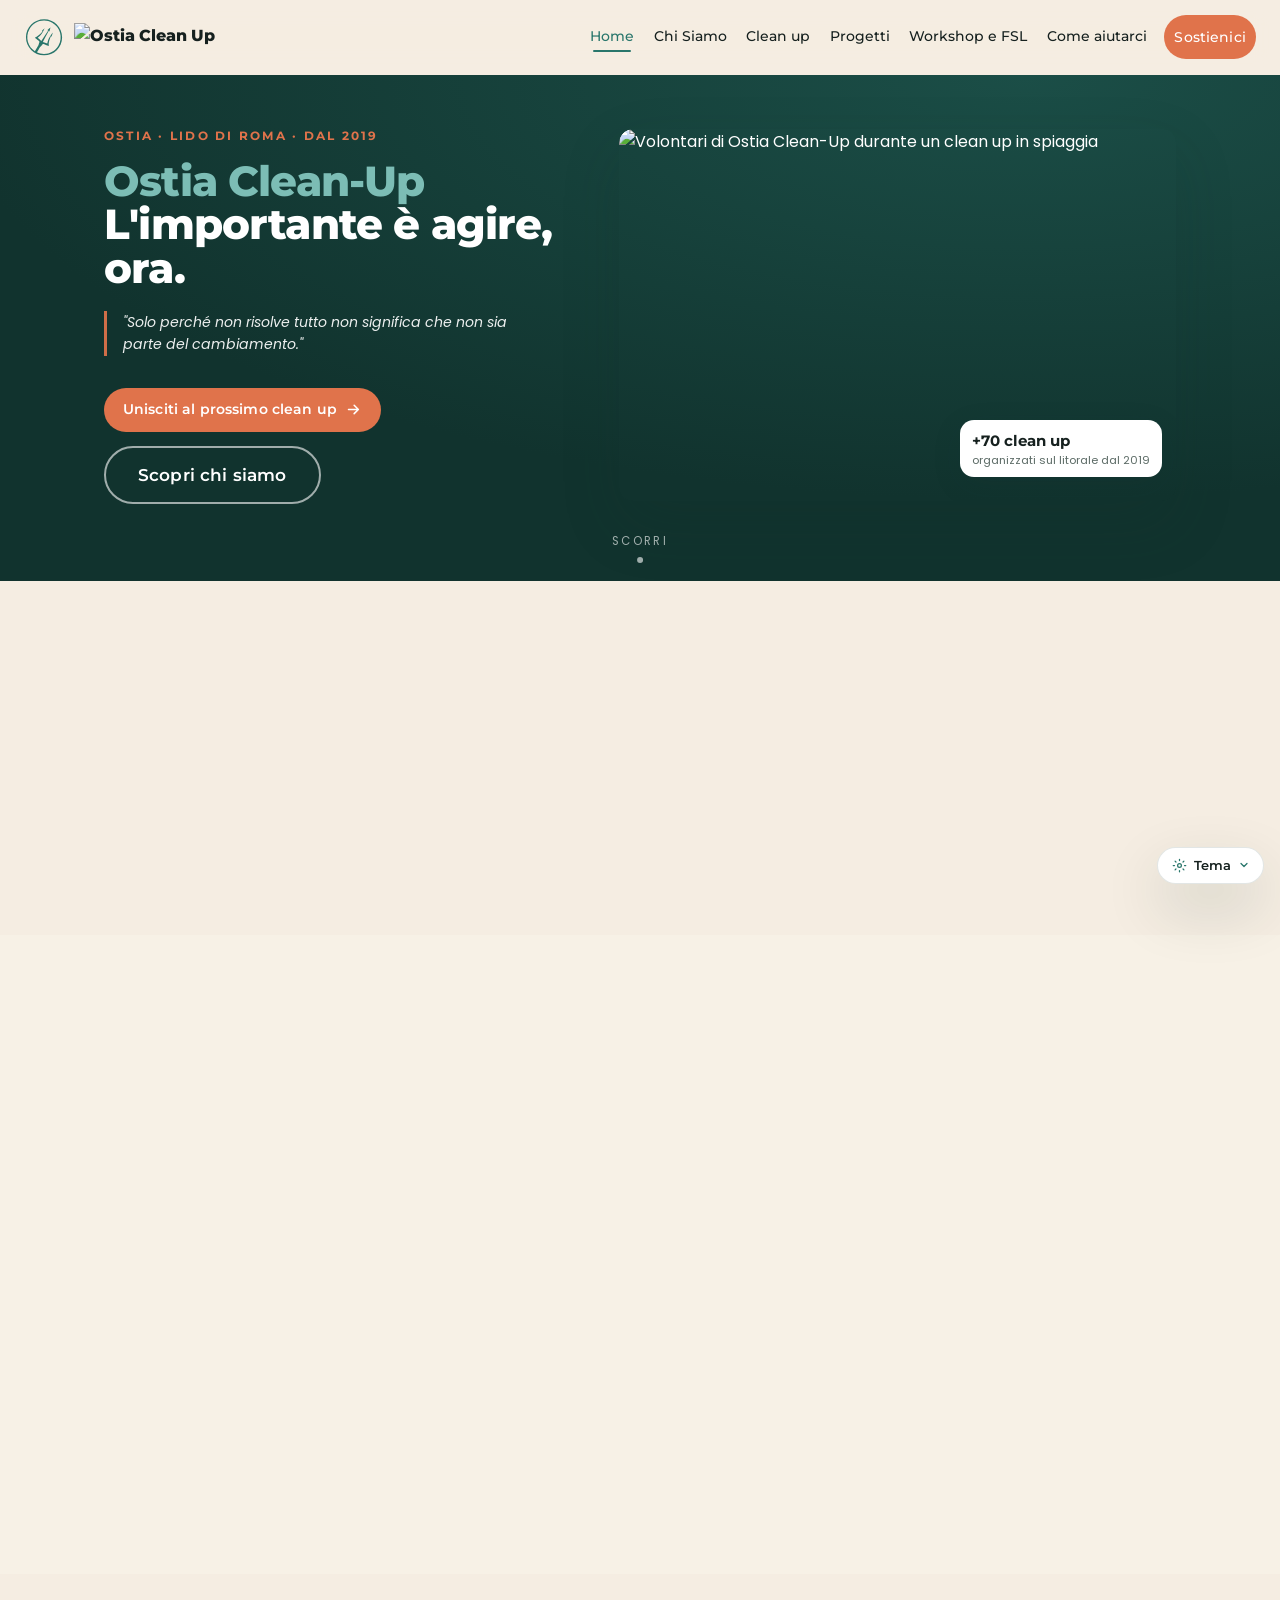
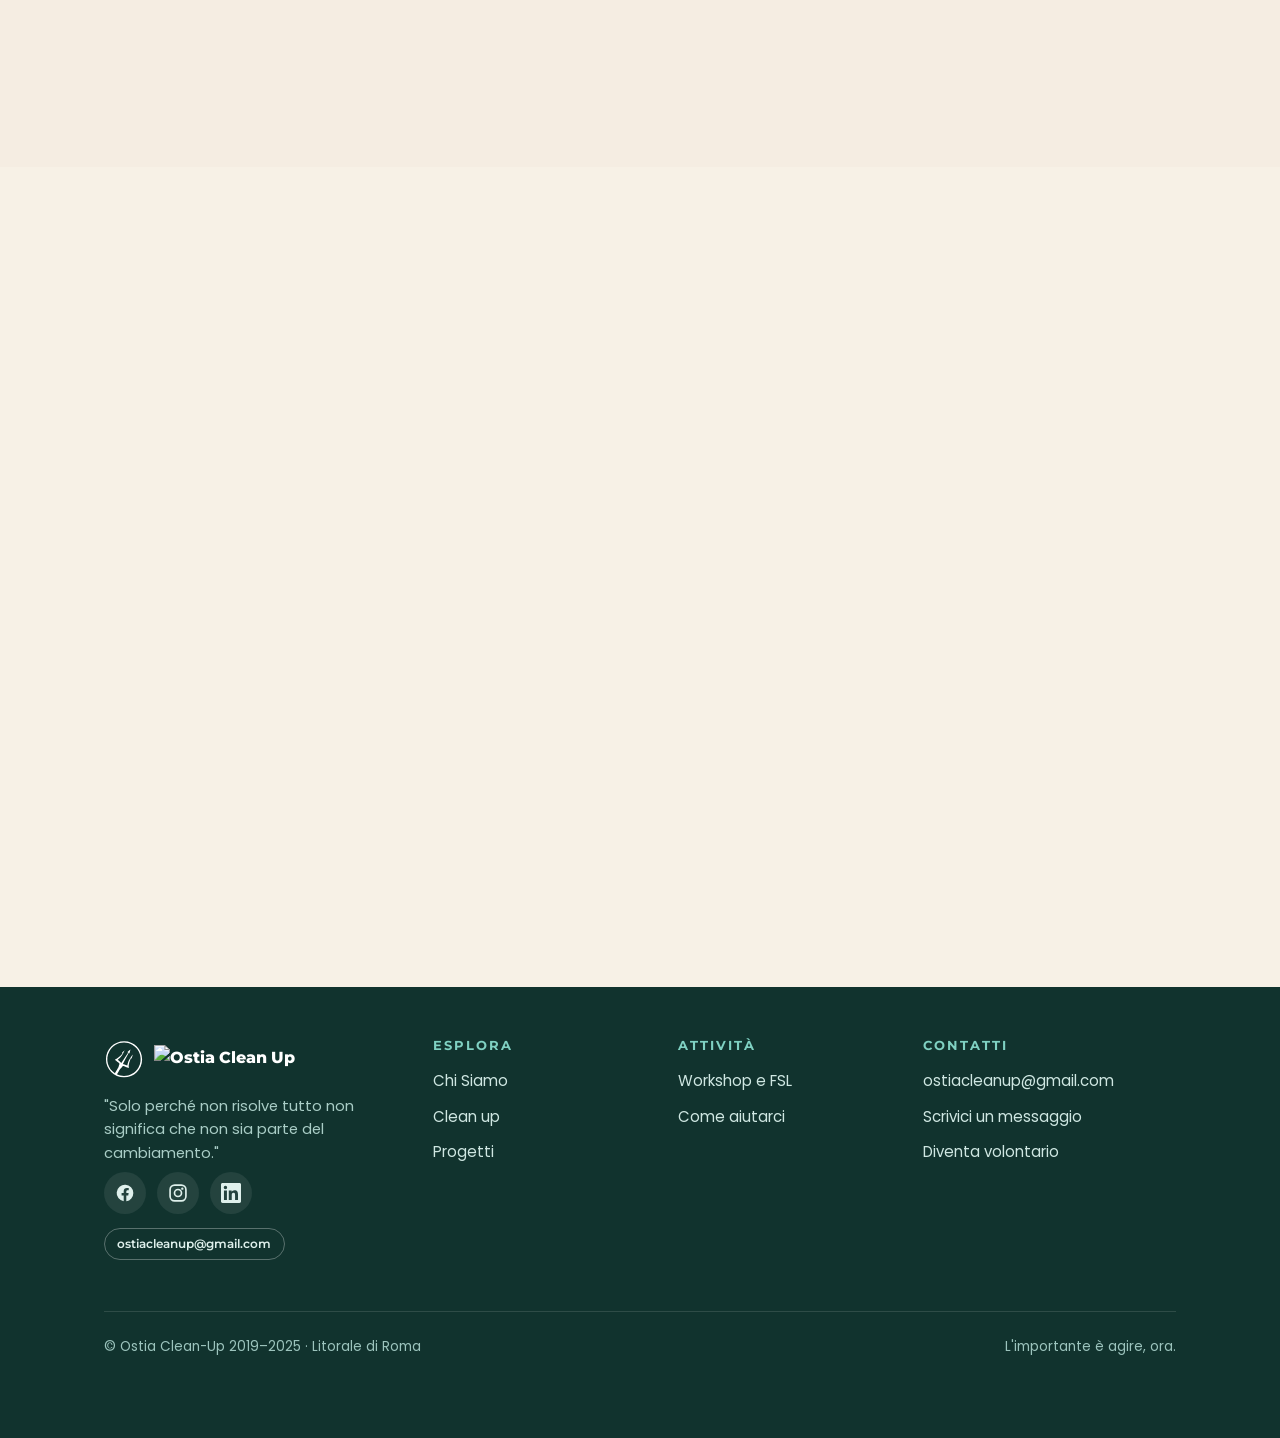
==== commit 0e1ceb6e: "Add files via upload" ====
--- a/index.html
+++ b/index.html
@@ -40,7 +40,7 @@
       <a href="chi-siamo.html">Chi Siamo</a>
       <a href="clean-up.html">Clean up</a>
       <a href="progetti.html">Progetti</a>
-      <a href="workshop-pcto.html">Workshop e PCTO</a>
+      <a href="workshop-pcto.html">Workshop e FSL</a>
       <a href="come-aiutarci.html">Come aiutarci</a>
       <a class="btn btn--accent nav-cta" href="come-aiutarci.html#dona">Sostienici</a>
     </div>
@@ -109,7 +109,7 @@
     <div class="cards cards--3">
       <a class="card reveal" href="clean-up.html"><span class="ico"><svg viewBox="0 0 132.292 128.236" fill="currentColor" aria-hidden="true" width="28" height="28"><path d="m 69.454446,101.88511 14.89909,-26.728603 0.07083,9.77531 31.356544,-0.0708 c 5.60294,-0.59389 10.51526,-2.87142 14.07266,-7.15441 -11.35361,23.224743 -14.62376,39.657983 -38.180359,39.667893 h -7.248845 l -0.07083,10.86145 z m -35.889999,15.7255 C 16.800024,112.51251 8.978305,91.859047 1.310673,77.305177 c 3.514375,3.19524 10.091148,7.76897 13.911042,7.76935 7.326307,0.0171 14.652641,0.0308 21.978959,0.0462 h 22.195134 l -0.07084,32.395433 -0.07083,0.0945 z M 0.1,68.842237 10.81446,46.989097 0.366195,41.249927 h 31.309304 l 15.135199,27.48417 -10.264323,-6.14596 c -3.292197,6.95205 -6.584391,13.90409 -9.876589,20.85613 -3.788885,-0.0663 -7.57777,-0.13252 -11.366656,-0.19879 C 7.915082,81.522977 2.775268,75.708847 0.1,68.842237 Z M 104.73055,83.113707 90.894007,57.612917 118.85045,40.683247 132.38,67.789607 c 0.40966,6.48698 -10.06394,15.51407 -16.56466,15.44384 z M 22.891894,23.446554 37.175173,2.040204 C 51.028643,-3.11938 59.05345,8.0193796 64.118171,15.040736 L 50.65943,40.872087 Z M 77.01024,34.969127 C 74.137439,28.196447 70.299044,20.449415 65.499134,13.713557 61.201835,7.6830406 56.009596,2.421532 52.076134,0.07082 L 88.202273,0 c 6.487814,0.582446 9.640194,4.364747 13.080937,9.5391756 l 5.19458,9.1377864 8.02805,-5.123763 -15.111563,26.917529 -32.584352,0.0708 z"/></svg></span><h3>Clean-up</h3><p>Organizziamo giornate di pulizia di spiagge, pinete e quartieri, aperte a chiunque voglia darci una mano.</p><span class="more">Scopri <svg class="arrow" viewBox="0 0 24 24" fill="none" stroke="currentColor" stroke-width="2.2" stroke-linecap="round" stroke-linejoin="round" aria-hidden="true"><path d="M5 12h14M13 6l6 6-6 6"/></svg></span></a>
       <a class="card reveal d1" href="progetti.html"><span class="ico"><svg viewBox="0 0 24 24" fill="none" stroke="currentColor" stroke-width="1.8" stroke-linecap="round" stroke-linejoin="round" aria-hidden="true"><path d="M4 19.5A2.5 2.5 0 0 1 6.5 17H20"/><path d="M6.5 2H20v20H6.5A2.5 2.5 0 0 1 4 19.5v-15A2.5 2.5 0 0 1 6.5 2Z"/></svg></span><h3>Progetti</h3><p>Negli anni abbiamo dato vita a iniziative ambientali e culturali, progetti europei e hub giovanili come Molo X e Bibliot-eco.</p><span class="more">Scopri <svg class="arrow" viewBox="0 0 24 24" fill="none" stroke="currentColor" stroke-width="2.2" stroke-linecap="round" stroke-linejoin="round" aria-hidden="true"><path d="M5 12h14M13 6l6 6-6 6"/></svg></span></a>
-      <a class="card reveal d2" href="workshop-pcto.html"><span class="ico"><svg viewBox="0 0 24 24" fill="none" stroke="currentColor" stroke-width="1.8" stroke-linecap="round" stroke-linejoin="round" aria-hidden="true"><path d="M11 20A7 7 0 0 1 9.8 6.1C15.5 5 17 4.48 19 2c1 2 2 4.18 2 8 0 5.5-4.78 10-10 10Z"/><path d="M2 21c0-3 1.85-5.36 5.08-6"/></svg></span><h3>Workshop e PCTO</h3><p>Portiamo l’educazione ambientale nelle scuole attraverso incontri, laboratori e attività pratiche.</p><span class="more">Scopri <svg class="arrow" viewBox="0 0 24 24" fill="none" stroke="currentColor" stroke-width="2.2" stroke-linecap="round" stroke-linejoin="round" aria-hidden="true"><path d="M5 12h14M13 6l6 6-6 6"/></svg></span></a>
+      <a class="card reveal d2" href="workshop-pcto.html"><span class="ico"><svg viewBox="0 0 24 24" fill="none" stroke="currentColor" stroke-width="1.8" stroke-linecap="round" stroke-linejoin="round" aria-hidden="true"><path d="M11 20A7 7 0 0 1 9.8 6.1C15.5 5 17 4.48 19 2c1 2 2 4.18 2 8 0 5.5-4.78 10-10 10Z"/><path d="M2 21c0-3 1.85-5.36 5.08-6"/></svg></span><h3>Workshop e FSL</h3><p>Portiamo l’educazione ambientale nelle scuole attraverso incontri, laboratori e attività pratiche.</p><span class="more">Scopri <svg class="arrow" viewBox="0 0 24 24" fill="none" stroke="currentColor" stroke-width="2.2" stroke-linecap="round" stroke-linejoin="round" aria-hidden="true"><path d="M5 12h14M13 6l6 6-6 6"/></svg></span></a>
     </div>
   </div>
 </section>
@@ -290,7 +290,7 @@
       <div class="footer-col">
         <h4>Attività</h4>
         <ul>
-          <li><a href="workshop-pcto.html">Workshop e PCTO</a></li>
+          <li><a href="workshop-pcto.html">Workshop e FSL</a></li>
           <li><a href="come-aiutarci.html">Come aiutarci</a></li>
         </ul>
       </div>
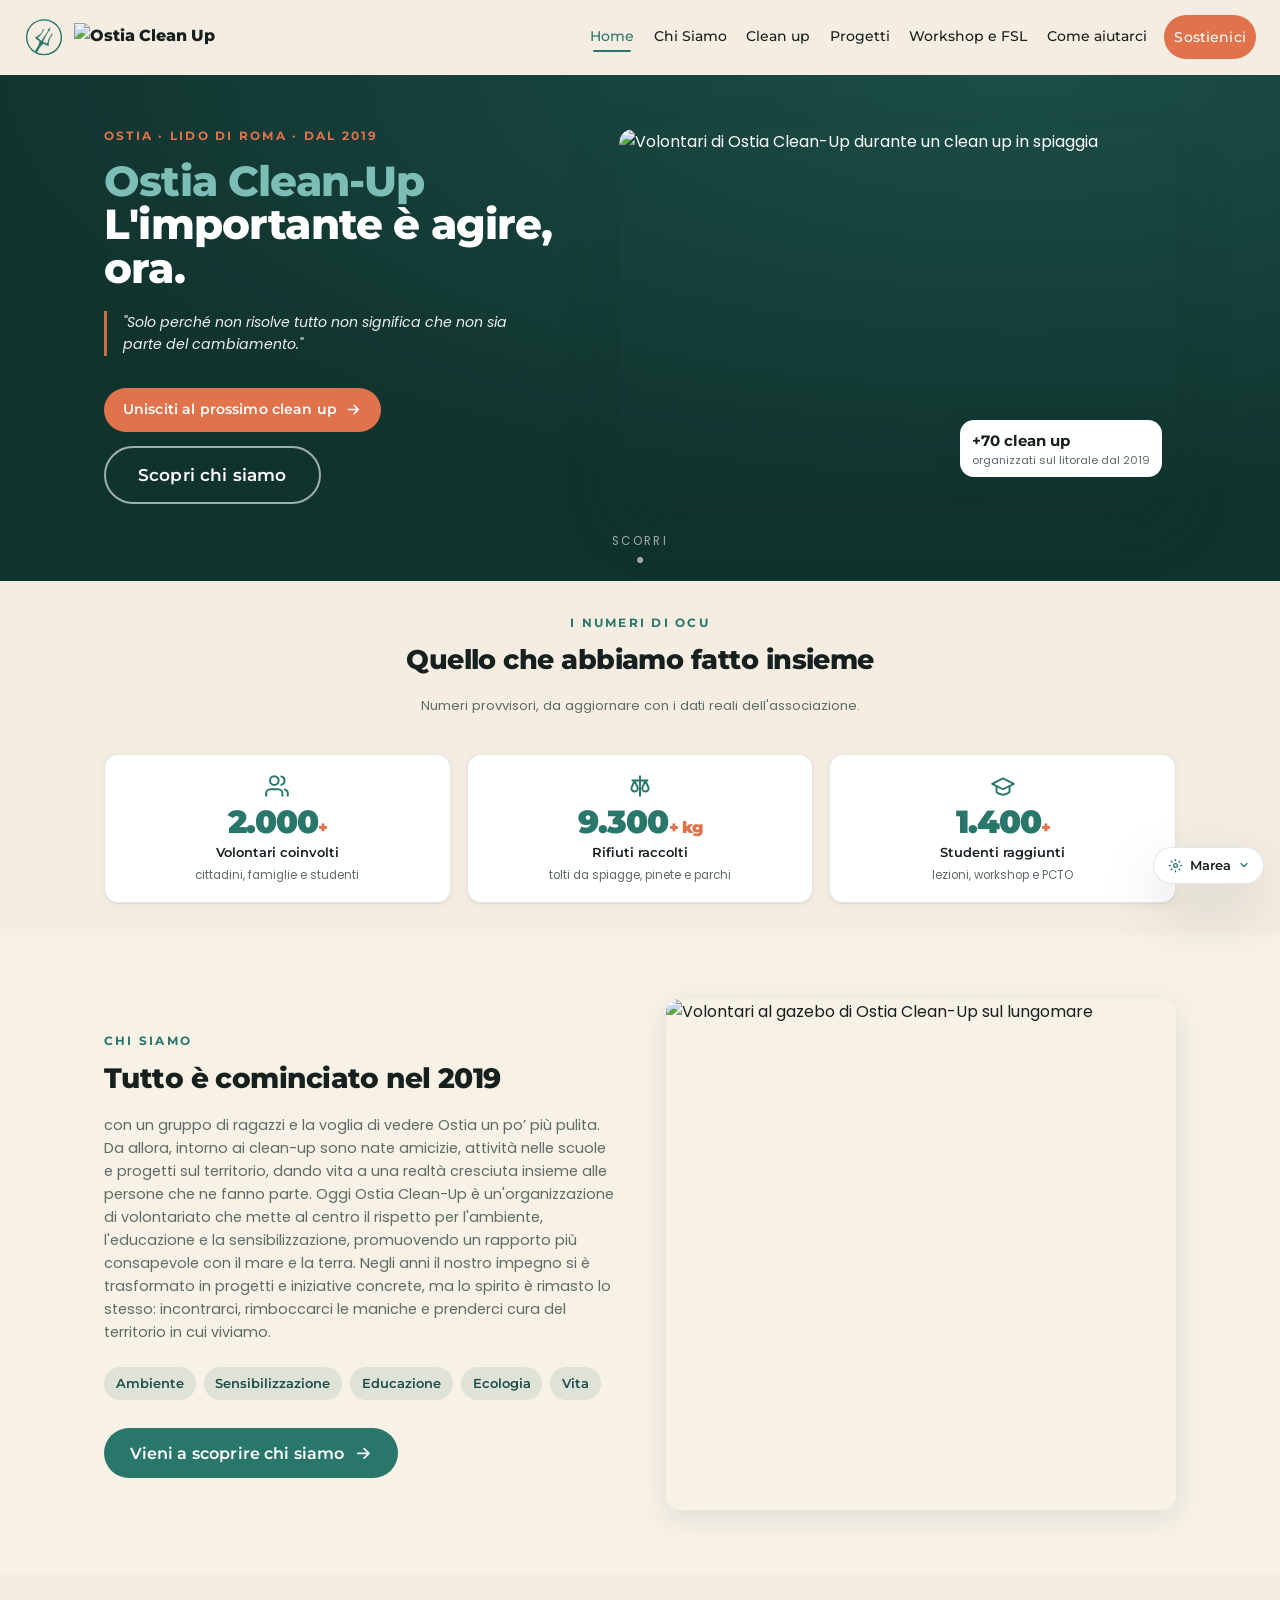
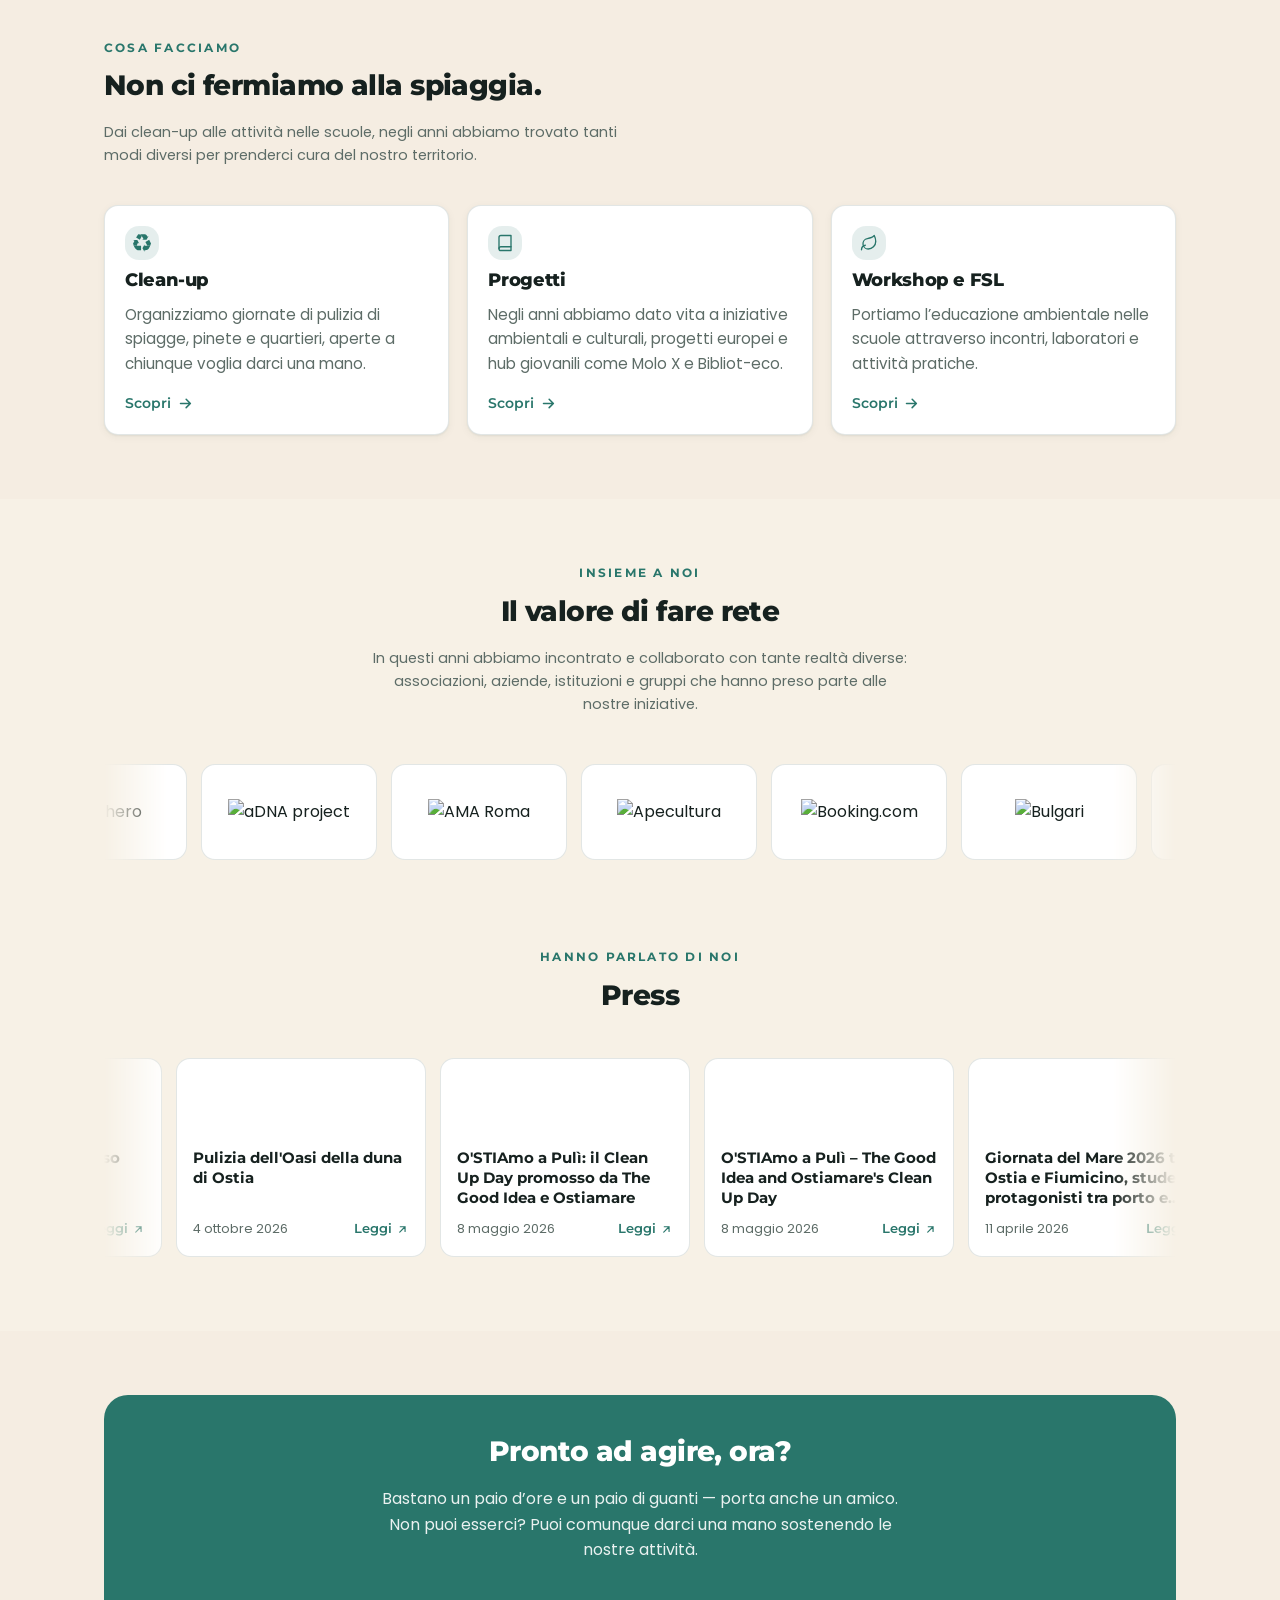
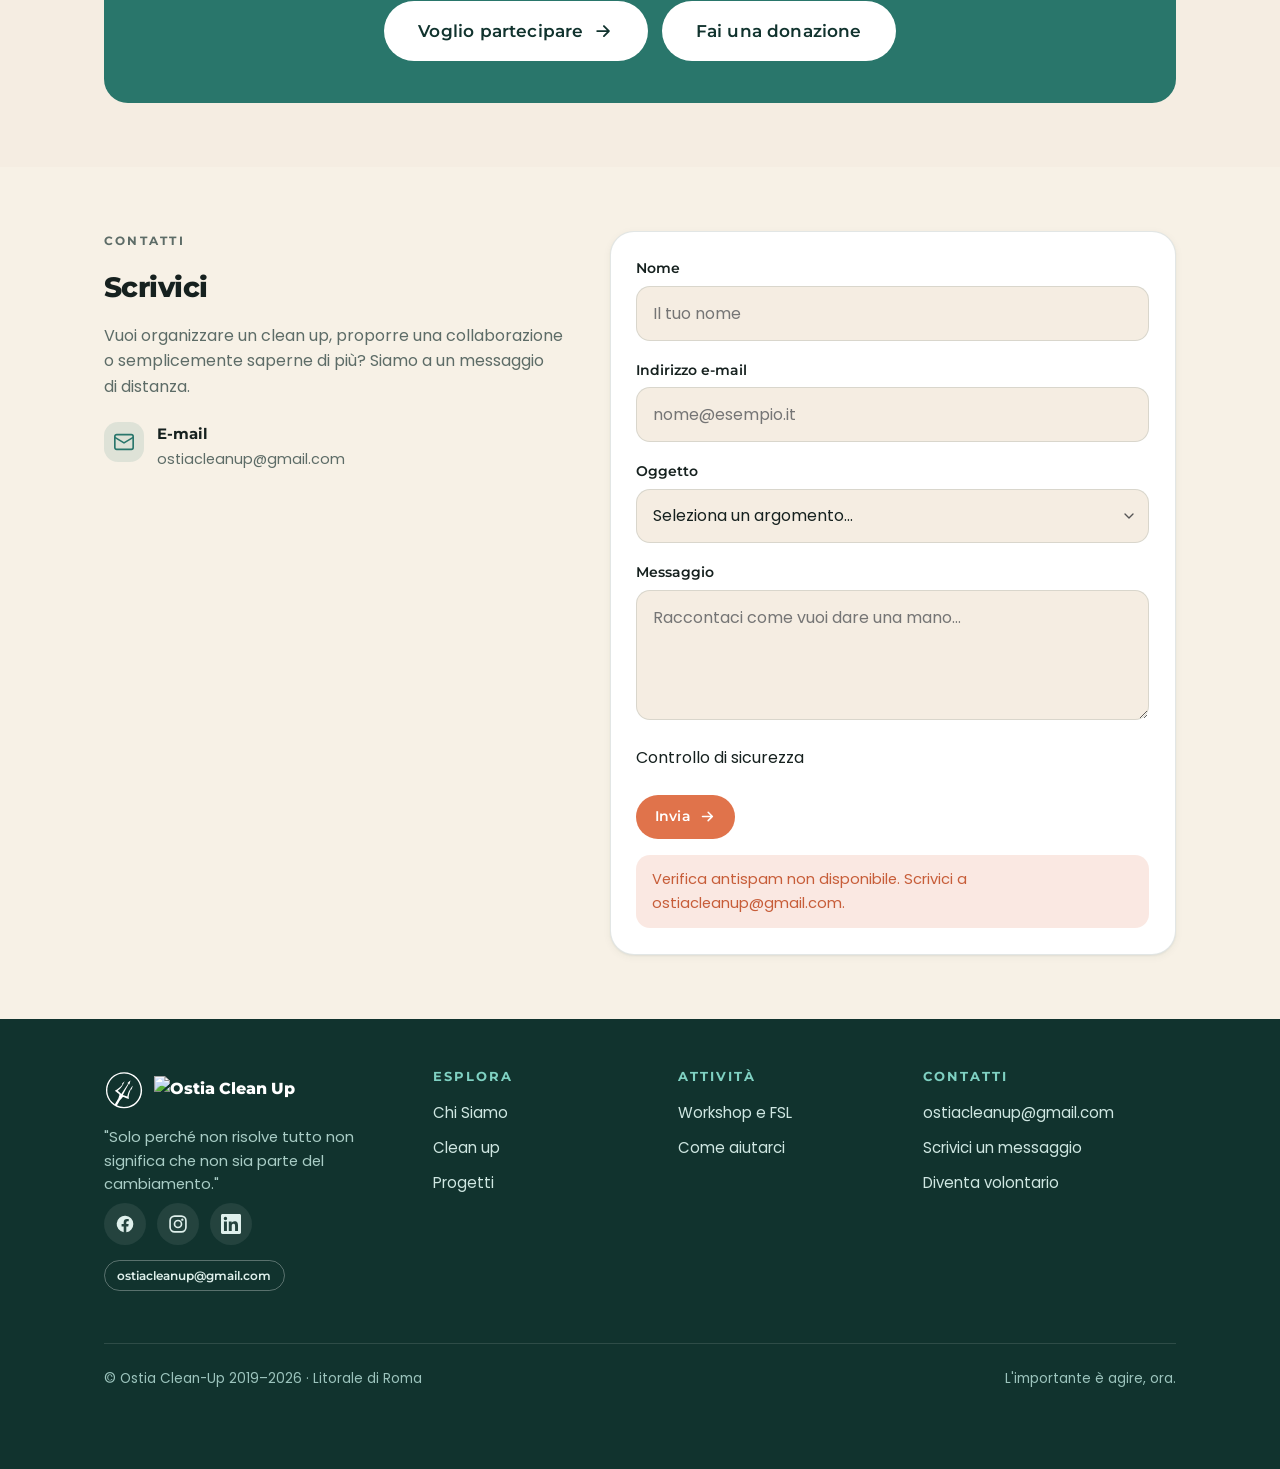
==== commit 2ce4e920: "Add files via upload" ====
--- a/index.html
+++ b/index.html
@@ -238,8 +238,8 @@
         </ul>
       </div>
       <form class="form reveal d1" id="contact-form" novalidate>
-        <div class="field"><label for="f-name">Nome</label><input id="f-name" name="name" type="text" autocomplete="name" placeholder="Il tuo nome" required></div>
-        <div class="field"><label for="f-email">Indirizzo e-mail</label><input id="f-email" name="email" type="email" autocomplete="email" placeholder="nome@esempio.it" required></div>
+        <div class="field"><label for="f-name">Nome</label><input id="f-name" name="name" maxlength="120" type="text" autocomplete="name" placeholder="Il tuo nome" required></div>
+        <div class="field"><label for="f-email">Indirizzo e-mail</label><input id="f-email" name="email" maxlength="254" type="email" autocomplete="email" placeholder="nome@esempio.it" required></div>
         <div class="field">
           <label for="f-topic">Oggetto</label>
           <select id="f-topic" name="topic" required>
@@ -250,10 +250,9 @@
             <option value="Info o altro">Info o altro</option>
           </select>
         </div>
-        <div class="field"><label for="f-msg">Messaggio</label><textarea id="f-msg" name="message" placeholder="Raccontaci come vuoi dare una mano…" required></textarea></div>
-        <div class="field"><label for="f-captcha">Controllo di sicurezza</label>
-          <div class="captcha"><span class="q" id="captcha-q">5 + 10 =</span><input id="f-captcha" name="captcha" type="number" inputmode="numeric" placeholder="?" required></div>
-        </div>
+        <div class="field"><label for="f-msg">Messaggio</label><textarea id="f-msg" name="message" maxlength="5000" placeholder="Raccontaci come vuoi dare una mano…" required></textarea></div>
+        <div class="field"><span>Controllo di sicurezza</span><div class="contact-turnstile"></div></div>
+        <div style="display:none" aria-hidden="true"><label>Lascia vuoto<input name="website" type="text" tabindex="-1" autocomplete="off"></label></div>
         <button class="btn btn--accent btn--sm" type="submit">Invia <svg class="arrow" viewBox="0 0 24 24" fill="none" stroke="currentColor" stroke-width="2.2" stroke-linecap="round" stroke-linejoin="round" aria-hidden="true"><path d="M5 12h14M13 6l6 6-6 6"/></svg></button>
         <p class="form__msg" id="form-msg" role="status" aria-live="polite"></p>
       </form>
@@ -317,6 +316,8 @@
     <button data-look="sabbia">Sabbia</button>
   </div>
 </div>
+<script src="contact-config.js"></script>
+<script src="contact.js"></script>
 <script src="script.js"></script>
 </body>
 </html>
